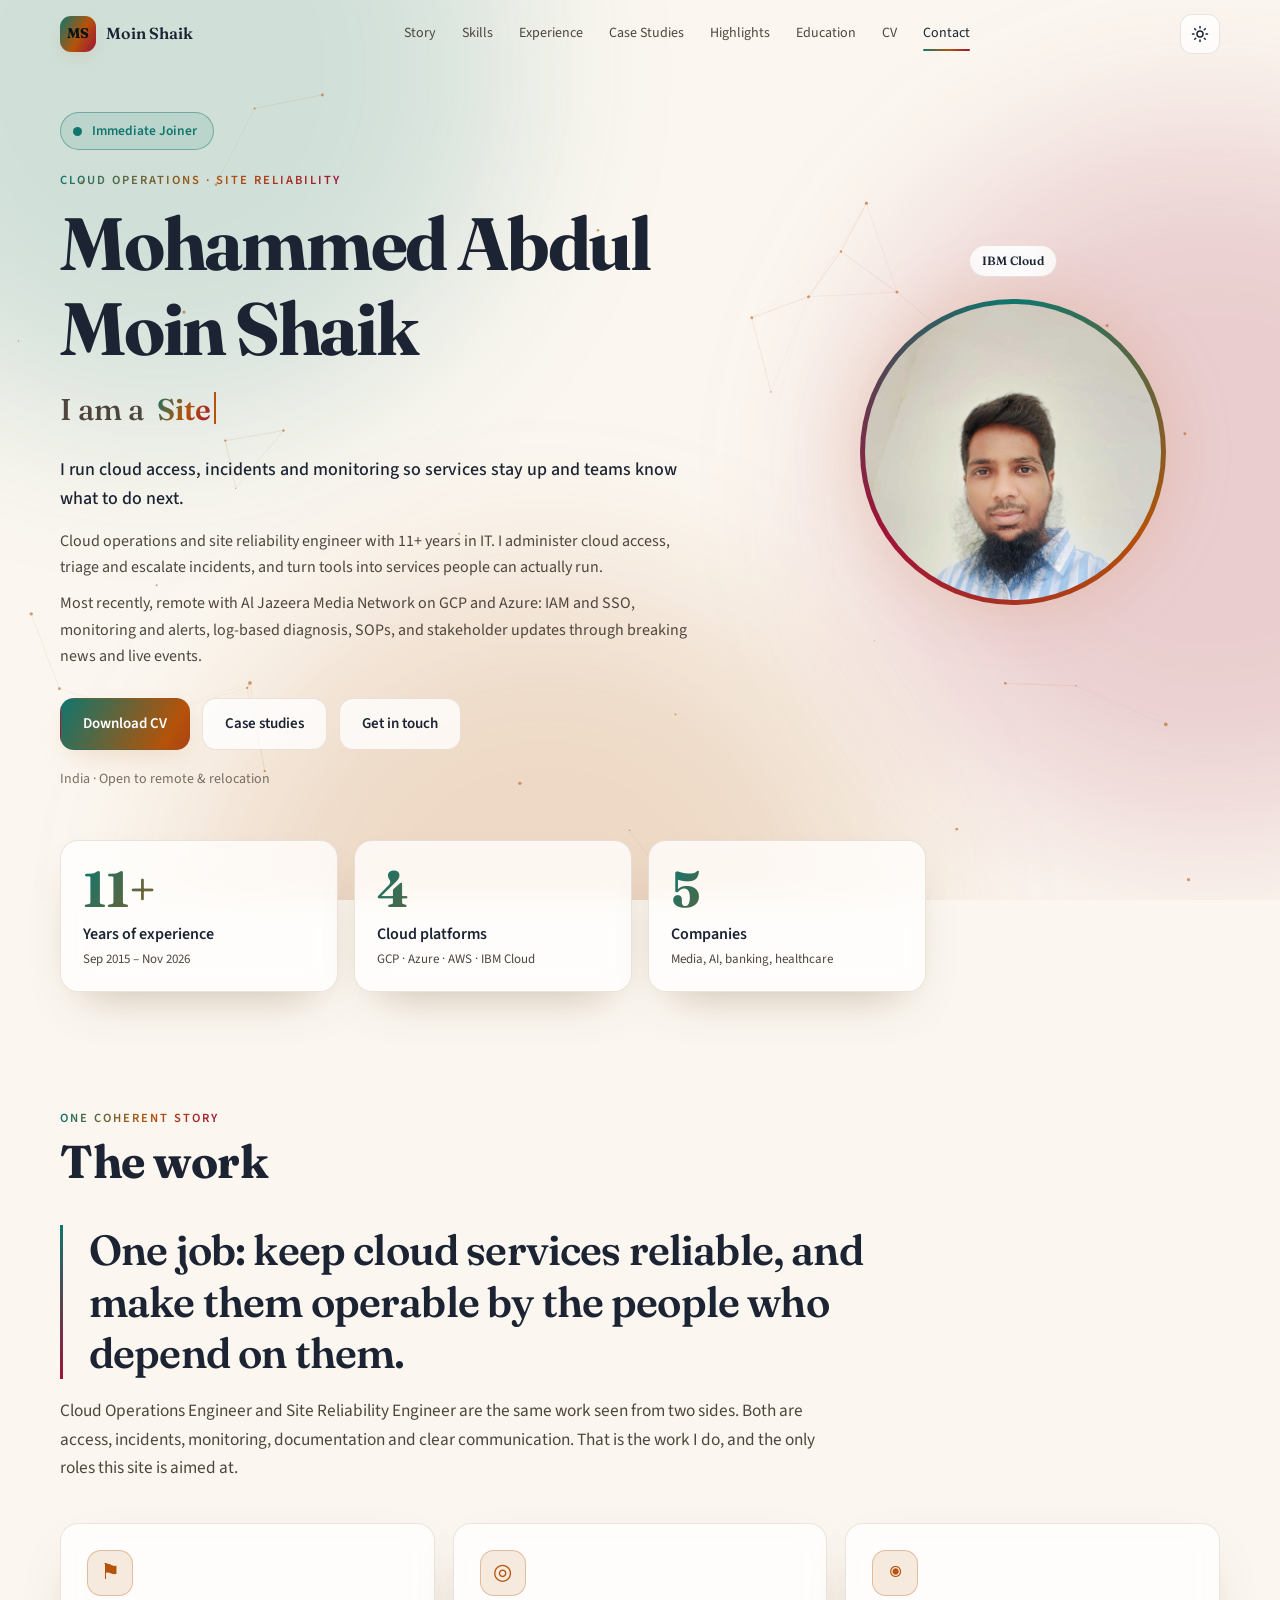
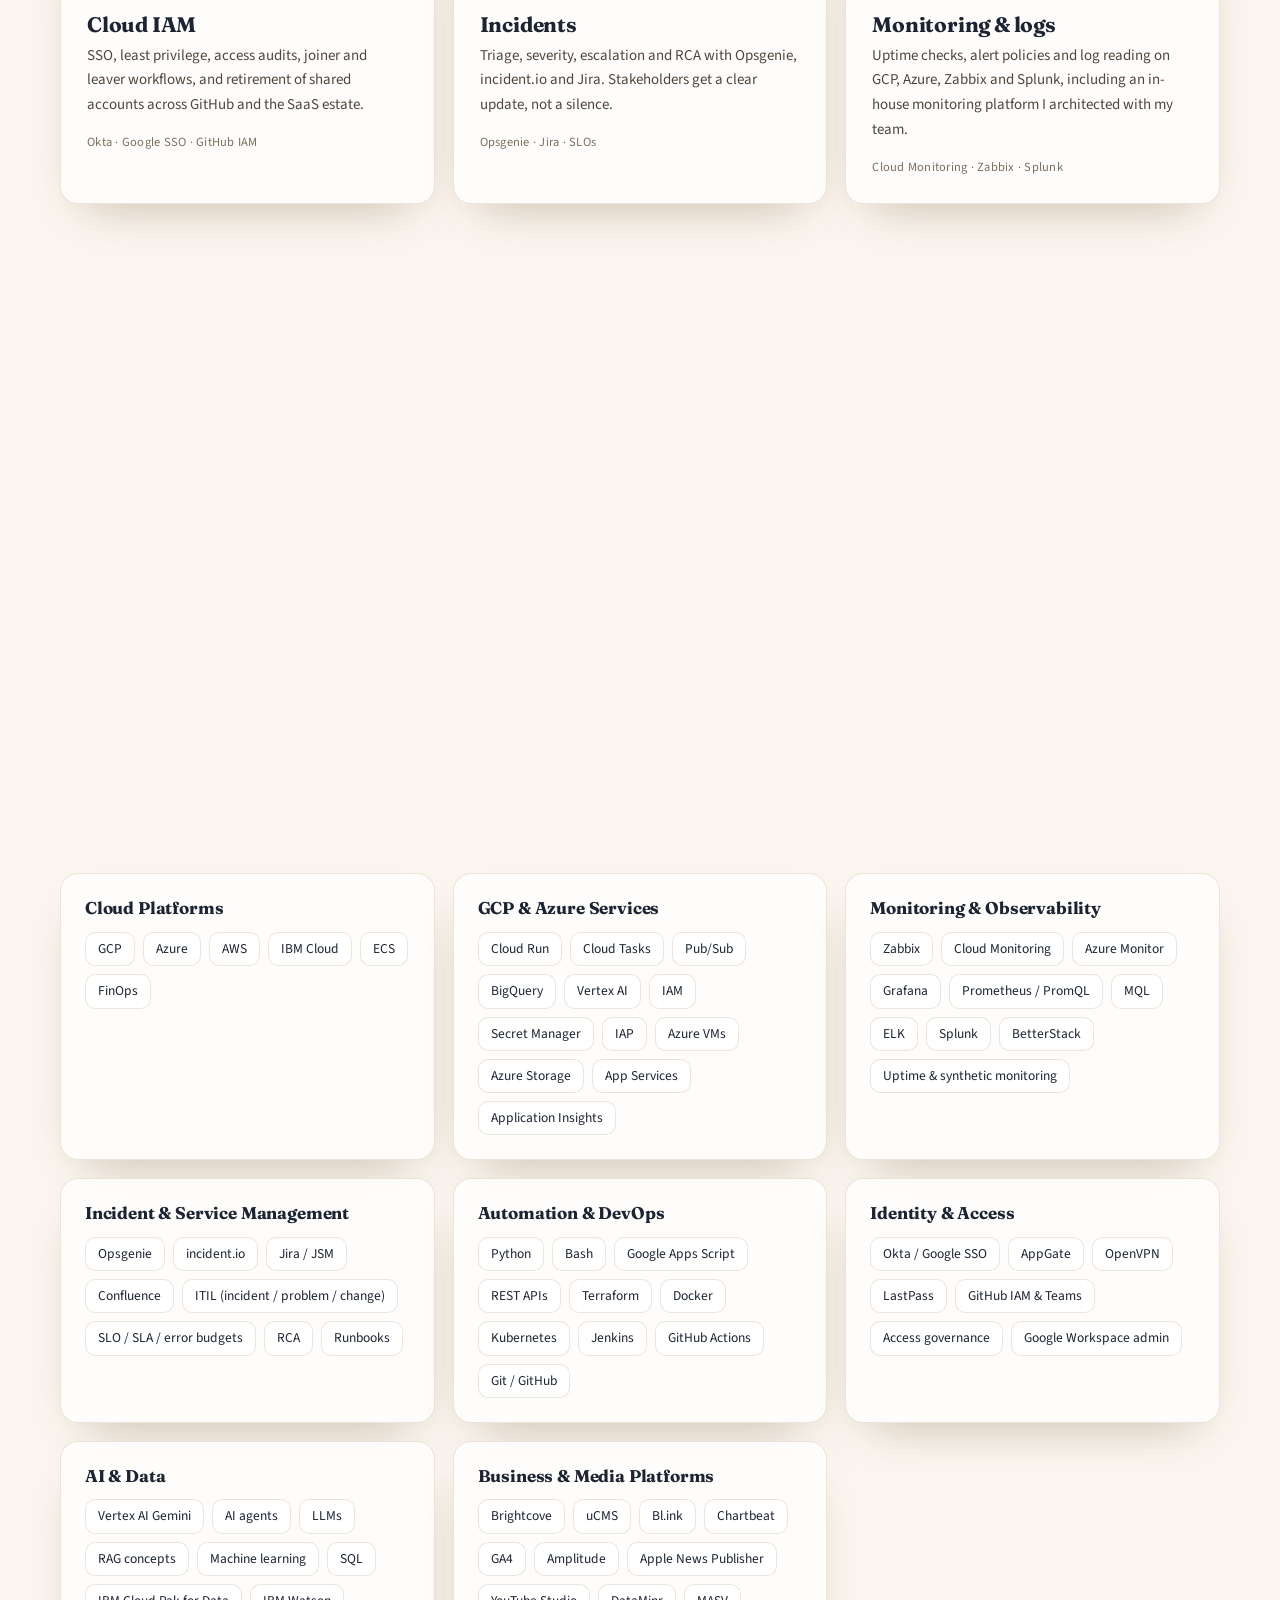
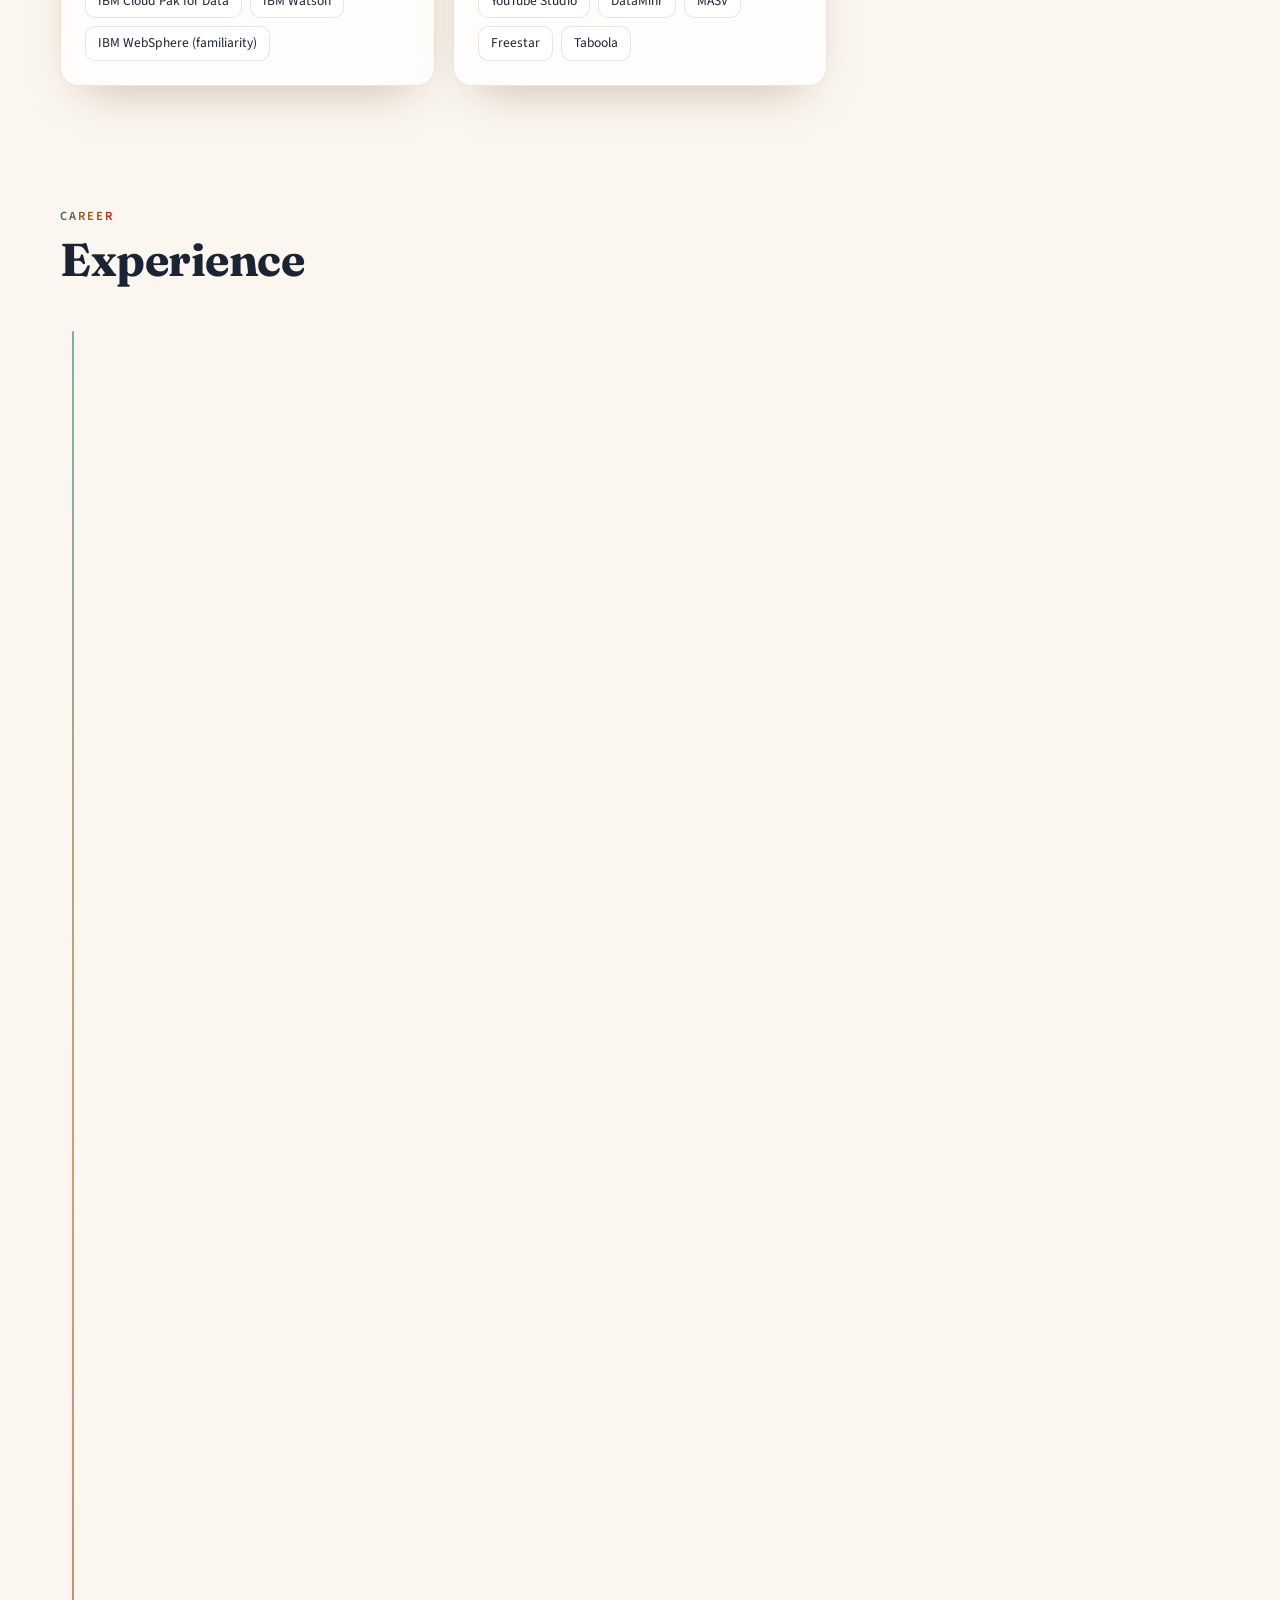
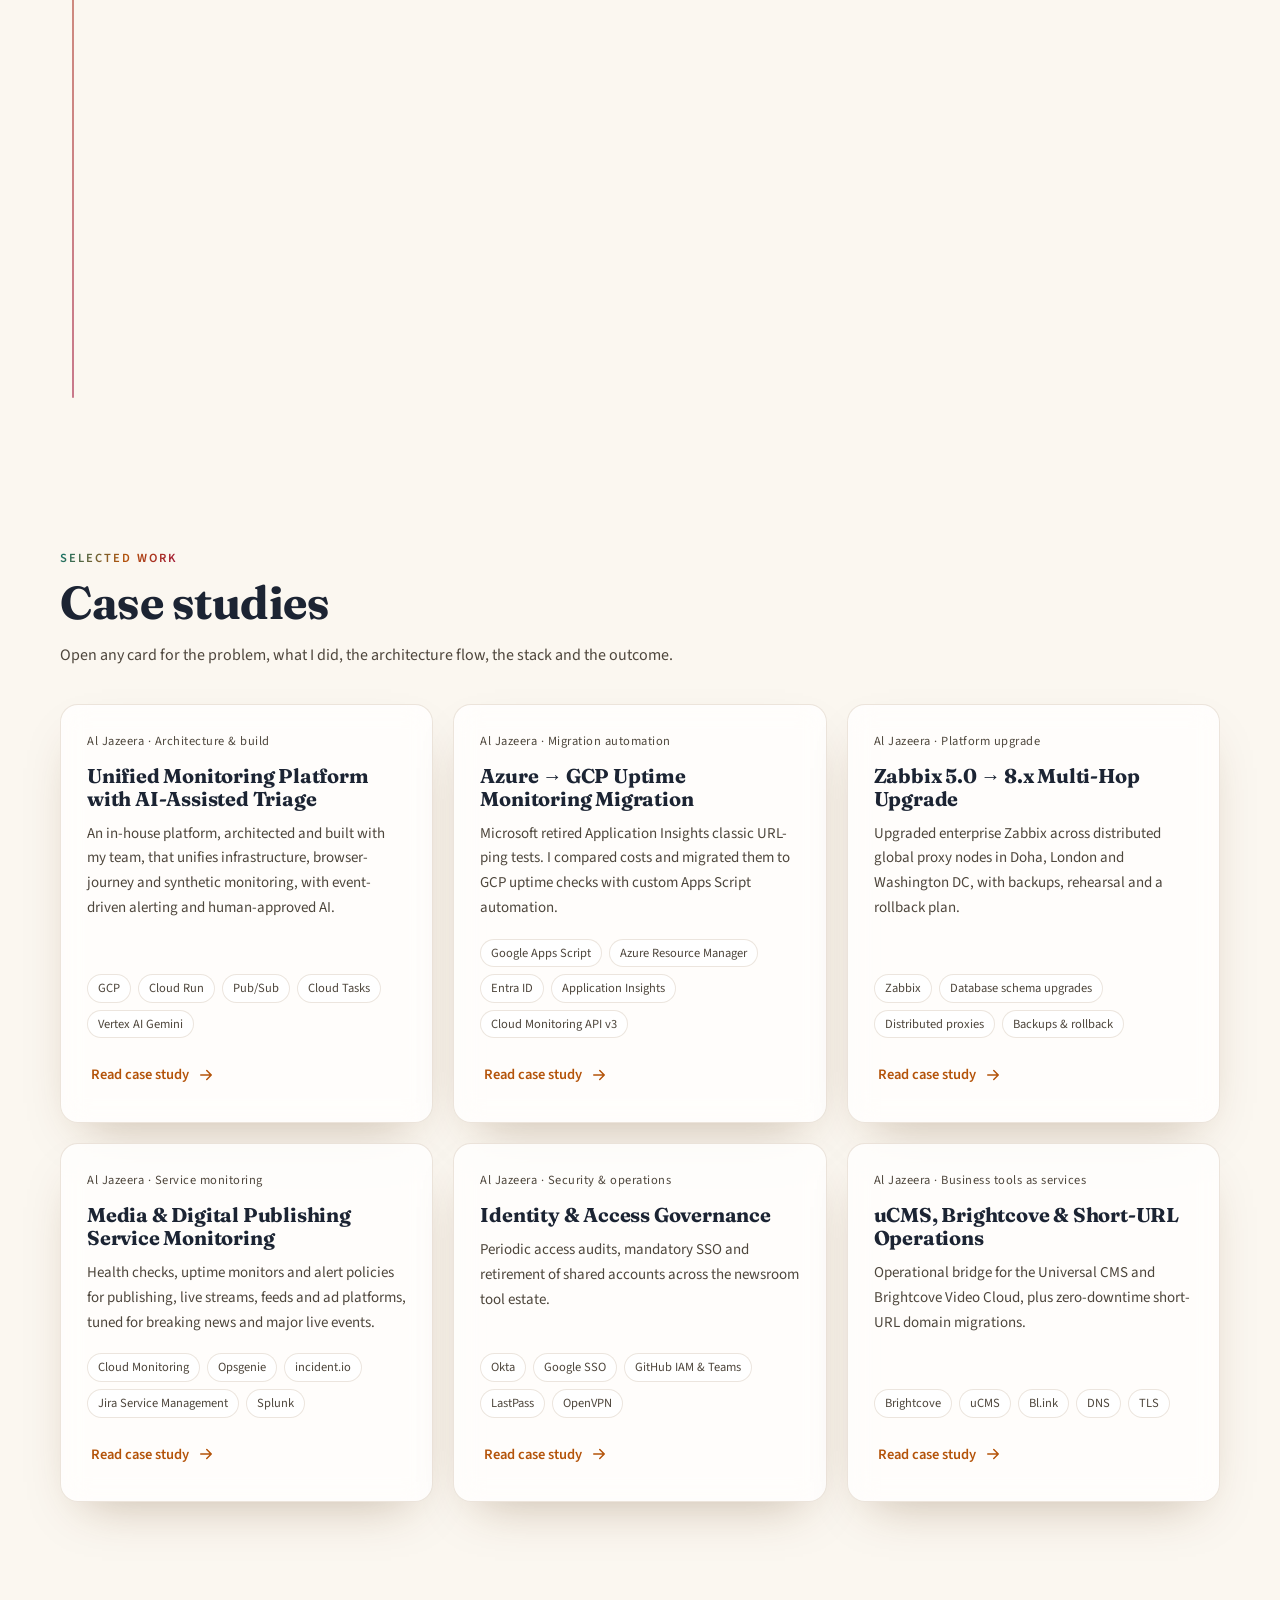
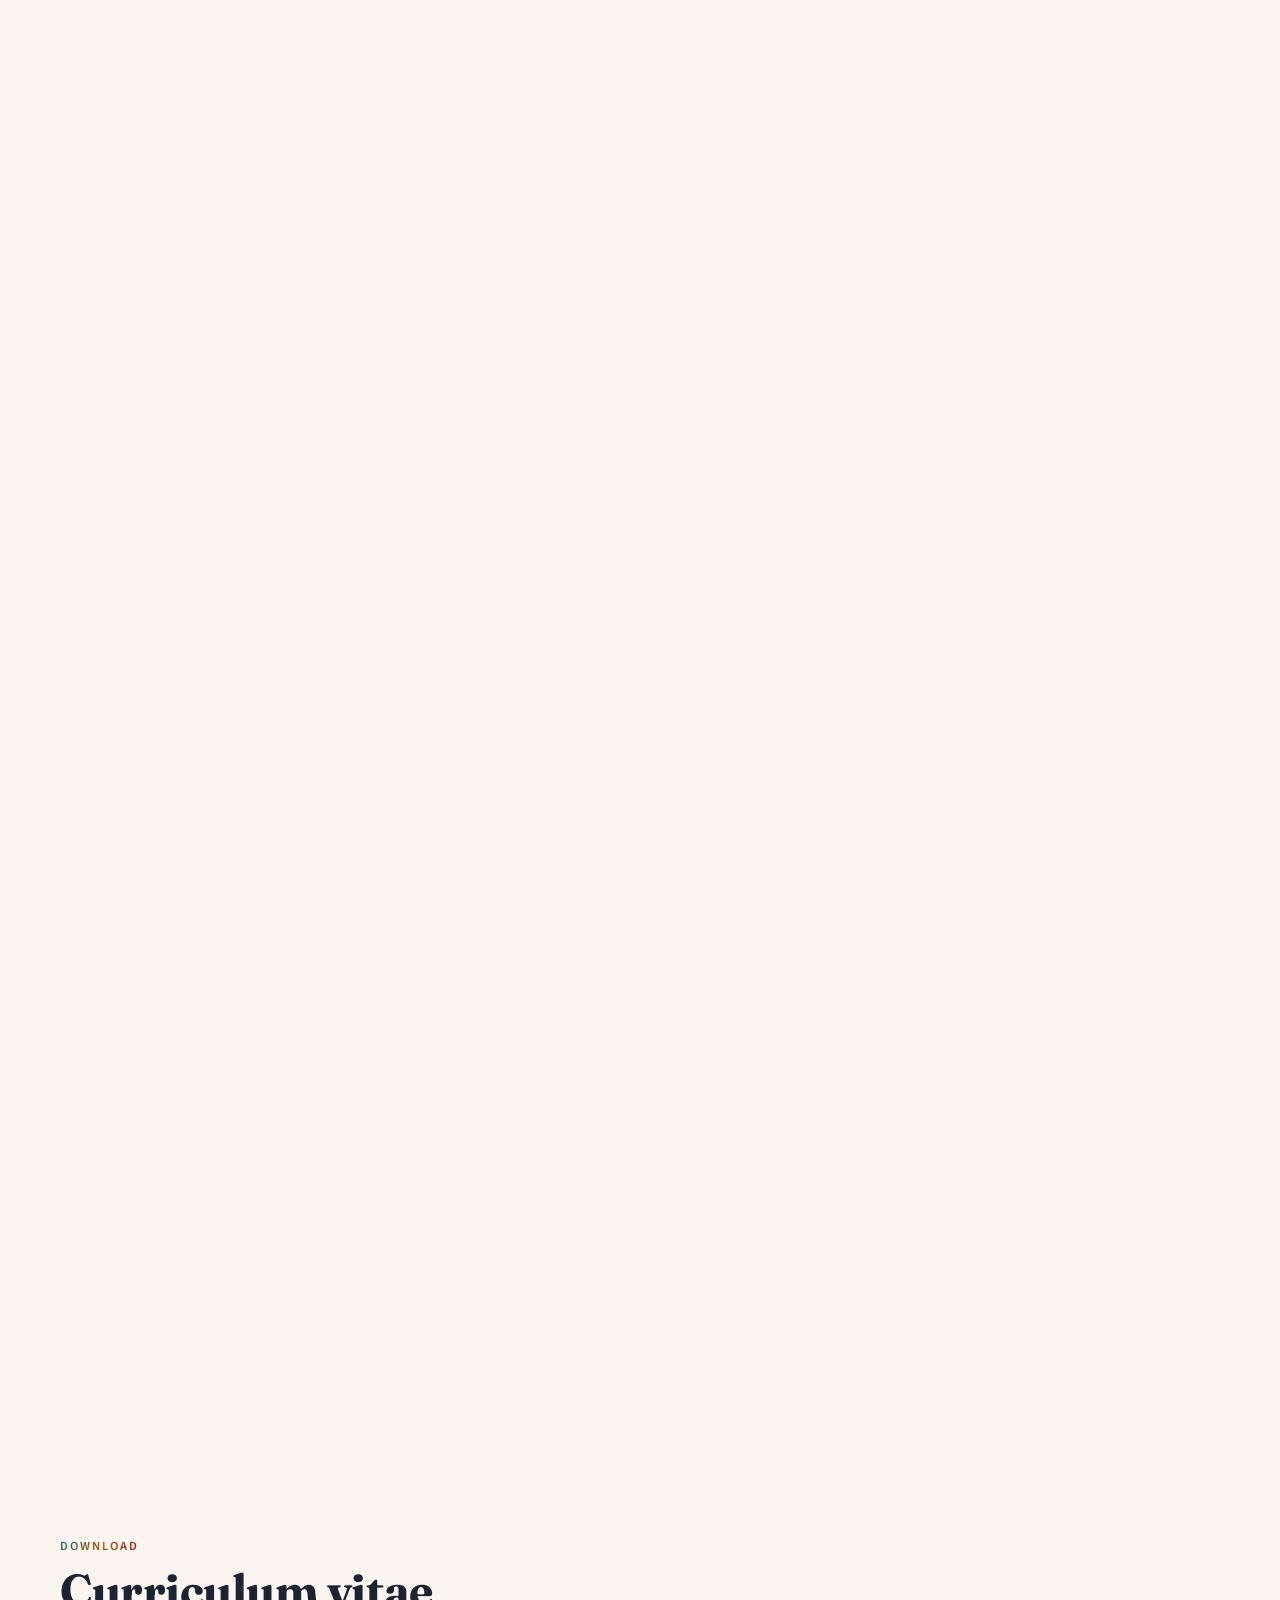
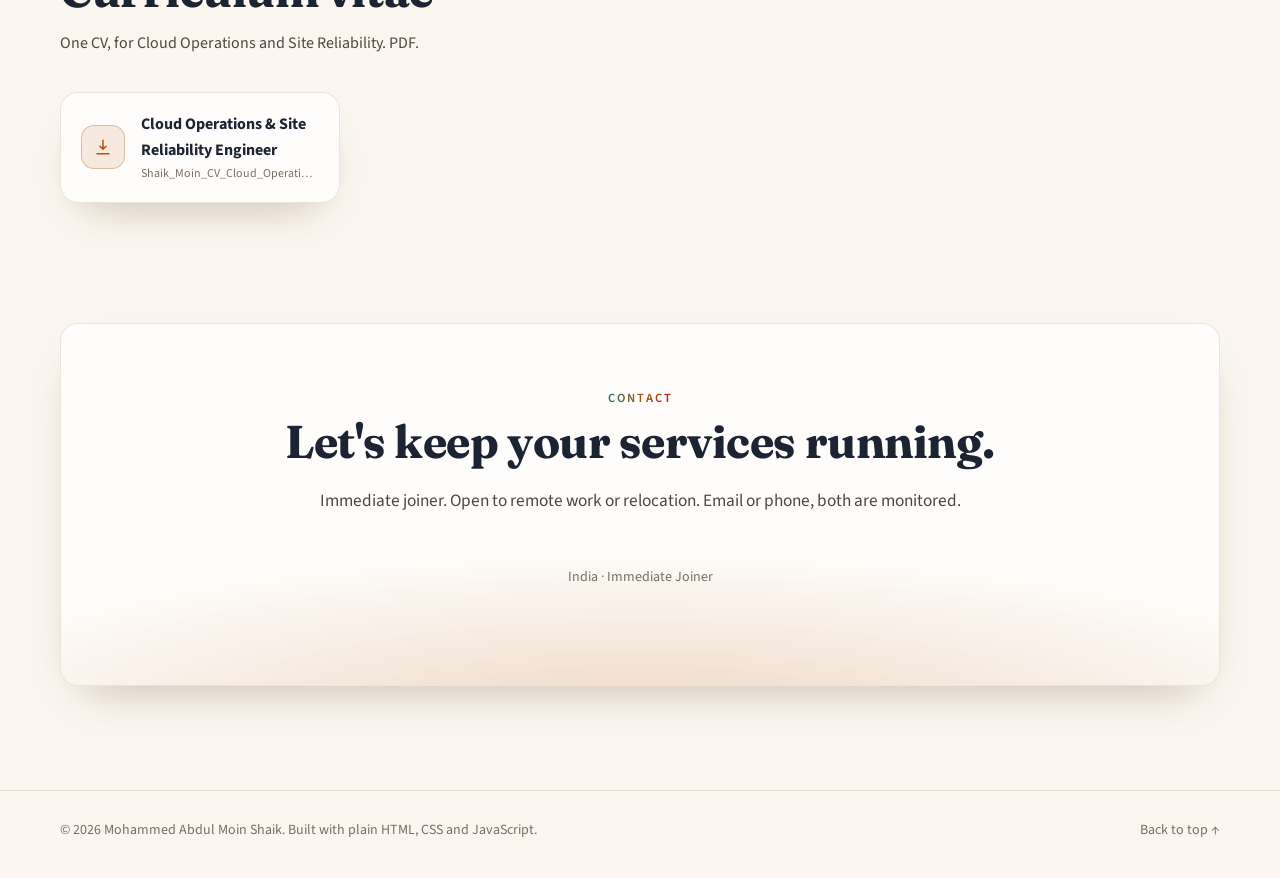
==== index.html @ 1c6d667e "Portfolio: private contact details via secrets, CV from private repo Co-authored-by: Cursor <cursora" ====
<!DOCTYPE html>
<html lang="en">
<head>
  <meta charset="utf-8">
  <meta name="viewport" content="width=device-width, initial-scale=1">
  <script>document.documentElement.className = 'js';</script>

  <title>Mohammed Abdul Moin Shaik (Moin) | Cloud, Reliability &amp; Operations Engineer</title>
  <meta name="description" content="Portfolio of Mohammed Abdul Moin Shaik (Moin): 11+ years in site reliability, cloud operations, DevOps and production support across GCP, Azure, AWS and IBM Cloud. Immediate joiner, open to remote and relocation.">
  <meta name="author" content="Mohammed Abdul Moin Shaik">
  <meta name="keywords" content="Site Reliability Engineer, Cloud Operations Engineer, Cloud Support Engineer, DevOps Engineer, Production Support Engineer, GCP, Azure, Zabbix, Opsgenie, incident management">
  <meta name="theme-color" content="#060b18">
  <meta name="color-scheme" content="dark light">
  <!-- After publishing, add: <link rel="canonical" href="https://YOUR-USERNAME.github.io/portfolio/"> and og:url / og:image (absolute URL to a 1200x630 PNG/JPG). -->

  <meta property="og:type" content="website">
  <meta property="og:title" content="Mohammed Abdul Moin Shaik (Moin) | Cloud, Reliability &amp; Operations Engineer">
  <meta property="og:description" content="11+ years keeping services running: SRE, cloud operations, DevOps and production support on GCP, Azure, AWS and IBM Cloud. Immediate joiner.">
  <meta property="og:site_name" content="Moin Shaik | Portfolio">
  <meta property="og:locale" content="en_US">
  <meta name="twitter:card" content="summary">
  <meta name="twitter:title" content="Mohammed Abdul Moin Shaik (Moin) | Cloud, Reliability &amp; Operations Engineer">
  <meta name="twitter:description" content="11+ years keeping services running: SRE, cloud operations, DevOps and production support. Immediate joiner.">

  <link rel="icon" type="image/svg+xml" href="data:image/svg+xml,%3Csvg xmlns='http://www.w3.org/2000/svg' viewBox='0 0 64 64'%3E%3Cdefs%3E%3ClinearGradient id='g' x1='0' y1='0' x2='1' y2='1'%3E%3Cstop offset='0' stop-color='%232dd4bf'/%3E%3Cstop offset='.55' stop-color='%2322d3ee'/%3E%3Cstop offset='1' stop-color='%238b5cf6'/%3E%3C/linearGradient%3E%3C/defs%3E%3Crect width='64' height='64' rx='16' fill='%23060b18'/%3E%3Crect x='2' y='2' width='60' height='60' rx='14' fill='none' stroke='url(%23g)' stroke-width='3'/%3E%3Ctext x='32' y='42' text-anchor='middle' font-family='Arial,Helvetica,sans-serif' font-weight='700' font-size='26' fill='url(%23g)'%3EMS%3C/text%3E%3C/svg%3E">

  <link rel="preconnect" href="https://fonts.googleapis.com">
  <link rel="preconnect" href="https://fonts.gstatic.com" crossorigin>
  <link href="https://fonts.googleapis.com/css2?family=Fraunces:opsz,wght@9..144,500;9..144,650&family=Source+Sans+3:wght@400;600;700&display=swap" rel="stylesheet">
  <link rel="stylesheet" href="css/styles.css">

  <script type="application/ld+json">
  {
    "@context": "https://schema.org",
    "@type": "Person",
    "name": "Mohammed Abdul Moin Shaik",
    "alternateName": "Moin Shaik",
    "jobTitle": "Cloud, Reliability & Operations Engineer",
    "address": { "@type": "PostalAddress", "addressCountry": "IN" },
    "alumniOf": { "@type": "CollegeOrUniversity", "name": "Nirmala College of Pharmacy" },
    "knowsAbout": ["Site reliability engineering", "Cloud operations", "GCP", "Azure", "AWS", "IBM Cloud", "Incident management", "Monitoring", "DevOps"]
  }
  </script>
</head>
<body>
  <a class="skip-link" href="#main">Skip to content</a>

  <!-- Animated background -->
  <div class="bg-mesh" aria-hidden="true"><span></span><span></span><span></span></div>
  <canvas id="bg-canvas" aria-hidden="true"></canvas>
  <div class="grain" aria-hidden="true"></div>
  <div class="progress" id="progress" aria-hidden="true"></div>

  <header class="site-header" id="top">
    <div class="wrap nav-wrap">
      <a class="logo" href="#hero" aria-label="Home"><span class="logo-mark" id="logo-mark">MS</span><span class="logo-text" id="logo-text">Moin Shaik</span></a>
      <nav id="site-nav" class="site-nav" aria-label="Primary">
        <ul id="nav-list"></ul>
      </nav>
      <div class="nav-actions">
        <button class="icon-btn" id="theme-toggle" type="button" aria-label="Switch to light theme" title="Toggle light / dark">
          <svg class="i-moon" viewBox="0 0 24 24" width="18" height="18" fill="none" stroke="currentColor" stroke-width="2" stroke-linecap="round" stroke-linejoin="round" aria-hidden="true"><path d="M21 12.8A9 9 0 1 1 11.2 3a7 7 0 0 0 9.8 9.8z"/></svg>
          <svg class="i-sun" viewBox="0 0 24 24" width="18" height="18" fill="none" stroke="currentColor" stroke-width="2" stroke-linecap="round" stroke-linejoin="round" aria-hidden="true"><circle cx="12" cy="12" r="4"/><path d="M12 2v2M12 20v2M4.9 4.9l1.4 1.4M17.7 17.7l1.4 1.4M2 12h2M20 12h2M4.9 19.1l1.4-1.4M17.7 6.3l1.4-1.4"/></svg>
        </button>
        <button class="icon-btn menu-btn" id="menu-btn" type="button" aria-label="Open menu" aria-expanded="false" aria-controls="site-nav">
          <span class="bars" aria-hidden="true"><i></i><i></i><i></i></span>
        </button>
      </div>
    </div>
  </header>

  <main id="main">
    <!-- HERO -->
    <section class="hero" id="hero" aria-labelledby="hero-name">
      <div class="wrap hero-grid">
        <div class="hero-copy">
          <p class="badge" id="hero-badge" hidden><span class="pulse" aria-hidden="true"></span><span id="hero-badge-text">Immediate Joiner</span></p>
          <p class="eyebrow" id="hero-hello">Hello, I'm Moin</p>
          <h1 id="hero-name">Mohammed Abdul Moin Shaik</h1>
          <p class="typed-line" aria-live="off">
            <span class="typed-prefix">I am a</span>
            <span class="typed" id="typed" aria-hidden="true"></span><span class="caret" aria-hidden="true"></span>
          </p>
          <p class="sr-only" id="typed-sr"></p>
          <p class="tagline" id="hero-tagline"></p>
          <div class="hero-summary" id="hero-summary"></div>
          <div class="cta-row">
            <a class="btn btn-primary" href="#cv">Download CV</a>
            <a class="btn btn-ghost" href="#projects">Case studies</a>
            <a class="btn btn-ghost" href="#contact">Get in touch</a>
          </div>
          <p class="open-to" id="hero-open"></p>
        </div>
        <div class="hero-visual">
          <div class="avatar-ring">
            <div class="avatar">
              <img id="avatar-img" src="assets/profile.jpg" alt="Portrait of Mohammed Abdul Moin Shaik" width="400" height="400" decoding="async" onerror="this.onerror=null;this.src='assets/profile-placeholder.svg'">
            </div>
          </div>
          <div class="orbit o1" aria-hidden="true"><span>GCP</span></div>
          <div class="orbit o2" aria-hidden="true"><span>Azure</span></div>
          <div class="orbit o3" aria-hidden="true"><span>AWS</span></div>
          <div class="orbit o4" aria-hidden="true"><span>IBM Cloud</span></div>
        </div>
      </div>
      <div class="wrap">
        <ul class="stats" id="stats" aria-label="Key figures"></ul>
      </div>
    </section>

    <!-- STORY -->
    <section class="section" id="connect" aria-labelledby="connect-h">
      <div class="wrap">
        <header class="section-head reveal">
          <p class="eyebrow">One coherent story</p>
          <h2 id="connect-h">The work</h2>
        </header>
        <blockquote class="statement reveal" id="connect-statement"></blockquote>
        <p class="lead reveal" id="connect-intro"></p>
        <div class="pillars" id="pillars"></div>
      </div>
    </section>

    <!-- ROLE SWITCHER -->
    <section class="section" id="roles" aria-labelledby="roles-h">
      <div class="wrap">
        <header class="section-head reveal">
          <p class="eyebrow">Tailored view</p>
          <h2 id="roles-h">View my profile as…</h2>
          <p class="section-sub">Choose a role. The pitch, highlighted skills, relevant case studies and the matching CV all adjust.</p>
        </header>
        <div class="role-tabs reveal" id="role-tabs" role="tablist" aria-label="Choose a role"></div>
        <div class="role-panel glass reveal" id="role-panel" role="tabpanel" aria-live="polite"></div>
      </div>
    </section>

    <!-- SKILLS -->
    <section class="section" id="skills" aria-labelledby="skills-h">
      <div class="wrap">
        <header class="section-head reveal">
          <p class="eyebrow">Toolbox</p>
          <h2 id="skills-h">Skills &amp; tools</h2>
          <p class="section-sub" id="skills-sub">Filter by area. Pick a role above to see what matters most for it.</p>
        </header>
        <div class="chips reveal" id="skill-filters" role="group" aria-label="Filter skills"></div>
        <div class="skills-grid" id="skills-grid"></div>
      </div>
    </section>

    <!-- EXPERIENCE -->
    <section class="section" id="experience" aria-labelledby="exp-h">
      <div class="wrap">
        <header class="section-head reveal">
          <p class="eyebrow">Career</p>
          <h2 id="exp-h">Experience</h2>
        </header>
        <ol class="timeline" id="timeline"></ol>
      </div>
    </section>

    <!-- PROJECTS -->
    <section class="section" id="projects" aria-labelledby="proj-h">
      <div class="wrap">
        <header class="section-head reveal">
          <p class="eyebrow">Selected work</p>
          <h2 id="proj-h">Case studies</h2>
          <p class="section-sub">Open any card for the problem, what I did, the architecture flow, the stack and the outcome.</p>
        </header>
        <div class="projects-grid" id="projects-grid"></div>
      </div>
    </section>

    <!-- ACHIEVEMENTS -->
    <section class="section" id="achievements" aria-labelledby="ach-h">
      <div class="wrap">
        <header class="section-head reveal">
          <p class="eyebrow">Proof points</p>
          <h2 id="ach-h">Highlights</h2>
        </header>
        <div class="ach-grid" id="ach-grid"></div>
      </div>
    </section>

    <!-- EDUCATION -->
    <section class="section" id="education" aria-labelledby="edu-h">
      <div class="wrap">
        <header class="section-head reveal">
          <p class="eyebrow">Foundation</p>
          <h2 id="edu-h">Education</h2>
        </header>
        <div class="edu-list" id="edu-list"></div>
      </div>
    </section>

    <!-- CV -->
    <section class="section" id="cv" aria-labelledby="cv-h">
      <div class="wrap">
        <header class="section-head reveal">
          <p class="eyebrow">Download</p>
          <h2 id="cv-h">Curriculum vitae</h2>
          <p class="section-sub">One CV, for Cloud Operations and Site Reliability. PDF.</p>
        </header>
        <div class="cv-grid" id="cv-grid"></div>
      </div>
    </section>

    <!-- CONTACT -->
    <section class="section" id="contact" aria-labelledby="contact-h">
      <div class="wrap">
        <div class="contact glass reveal">
          <p class="eyebrow">Contact</p>
          <h2 id="contact-h">Let's keep your services running.</h2>
          <p class="lead" id="contact-text"></p>
          <div class="cta-row" id="contact-actions"></div>
          <p class="contact-meta" id="contact-meta"></p>
          <p class="toast" id="toast" role="status" aria-live="polite"></p>
        </div>
      </div>
    </section>
  </main>

  <footer class="site-footer">
    <div class="wrap foot-wrap">
      <p id="footer-text">&copy; <span id="year"></span> Mohammed Abdul Moin Shaik</p>
      <a href="#top" class="to-top">Back to top ↑</a>
    </div>
  </footer>

  <!-- Case-study modal -->
  <dialog id="modal" class="modal" aria-labelledby="modal-title">
    <div class="modal-card" id="modal-card"></div>
  </dialog>

  <noscript>
    <div class="noscript">
      <p>This portfolio needs JavaScript to display its content. </p>
    </div>
  </noscript>

  <script src="js/private.local.js"></script><!-- optional, local preview only (gitignored) -->
  <script src="js/data.js"></script>
  <script src="js/main.js"></script>
</body>
</html>
---- css/styles.css ----
/* =============================================================================
   styles.css
   -----------------------------------------------------------------------------
   CHANGE COLOURS HERE: the variables in :root (dark) and [data-theme="light"].
   CHANGE FONTS HERE:   --font-body / --font-display (and the Google Fonts <link>
                        in index.html — keep the two in sync).
   ========================================================================== */
:root {
  /* Surfaces */
  --bg: #060b18;              /* page background (deep navy) */
  --bg-2: #0a1226;            /* slightly lighter band */
  --card: rgba(255, 255, 255, 0.045);
  --card-hover: rgba(255, 255, 255, 0.075);
  --border: rgba(255, 255, 255, 0.10);
  --border-strong: rgba(255, 255, 255, 0.2);

  /* Text */
  --text: #e8eefc;
  --muted: #9aa8c7;
  --faint: #6c7a9b;

  /* Accent gradient: teal → cyan → violet */
  --accent-1: #2dd4bf;
  --accent-2: #22d3ee;
  --accent-3: #8b5cf6;
  --gradient: linear-gradient(120deg, var(--accent-1), var(--accent-2) 45%, var(--accent-3));
  --glow: rgba(34, 211, 238, 0.25);
  --particle-rgb: 45, 212, 191;

  /* Type */
  --font-body: 'Source Sans 3', 'Segoe UI', system-ui, Arial, sans-serif;
  --font-display: 'Fraunces', Georgia, 'Times New Roman', serif;

  /* Shape & layout */
  --radius: 18px;
  --radius-sm: 12px;
  --maxw: 1160px;
  --header-h: 68px;
  --shadow: 0 20px 50px -20px rgba(0, 0, 0, 0.6);
  --ease: cubic-bezier(0.22, 0.8, 0.25, 1);
  color-scheme: dark;
}

[data-theme="light"] {
  --bg: #fbf7f0;
  --bg-2: #f3ebe0;
  --card: rgba(255, 255, 255, 0.78);
  --card-hover: #ffffff;
  --border: rgba(120, 72, 24, 0.14);
  --border-strong: rgba(120, 72, 24, 0.28);
  --text: #1c2433;
  --muted: #4e463c;
  --faint: #7a6e60;
  --accent-1: #0f766e;
  --accent-2: #b45309;
  --accent-3: #9f1239;
  --gradient: linear-gradient(120deg, #0f766e, #b45309 55%, #9f1239);
  --glow: rgba(180, 83, 9, 0.22);
  --particle-rgb: 180, 83, 9;
  --shadow: 0 22px 50px -24px rgba(90, 50, 10, 0.35);
  color-scheme: light;
}

/* ---------- reset / base ---------- */
*, *::before, *::after { box-sizing: border-box; }
html { scroll-behavior: smooth; scroll-padding-top: calc(var(--header-h) + 12px); -webkit-text-size-adjust: 100%; }
body {
  margin: 0; background: var(--bg); color: var(--text);
  font-family: var(--font-body); font-size: 16px; line-height: 1.65;
  -webkit-font-smoothing: antialiased; overflow-x: hidden;
}
img, svg { max-width: 100%; display: block; }
a { color: inherit; text-decoration: none; }
ul, ol { margin: 0; padding: 0; list-style: none; }
h1, h2, h3, h4, p, blockquote { margin: 0; }
h1, h2, h3, h4 { font-family: var(--font-display); line-height: 1.15; letter-spacing: -0.01em; }
button { font: inherit; color: inherit; cursor: pointer; }
[hidden] { display: none !important; }
:focus-visible { outline: 2px solid var(--accent-2); outline-offset: 3px; border-radius: 6px; }
::selection { background: rgba(34, 211, 238, 0.3); }
html.modal-open, html.nav-open { overflow: hidden; }

.wrap { width: min(100% - 40px, var(--maxw)); margin-inline: auto; }
.sr-only { position: absolute; width: 1px; height: 1px; overflow: hidden; clip: rect(0 0 0 0); white-space: nowrap; }
.skip-link { position: fixed; left: 12px; top: -60px; z-index: 200; background: var(--accent-2); color: #021016; padding: 10px 16px; border-radius: 10px; font-weight: 600; transition: top .2s; }
.skip-link:focus { top: 12px; }
.muted { color: var(--muted); }
.small { font-size: 0.875rem; }
.noscript { padding: 16px 20px; background: #3b1d1d; color: #fff; text-align: center; position: relative; z-index: 300; }

/* ---------- animated background ---------- */
.bg-mesh { position: fixed; inset: 0; z-index: -3; overflow: hidden; background: var(--bg); }
.bg-mesh span { position: absolute; width: 55vmax; height: 55vmax; border-radius: 50%; filter: blur(90px); opacity: 0.32; will-change: transform; }
.bg-mesh span:nth-child(1) { background: var(--accent-1); top: -22vmax; left: -15vmax; animation: drift1 26s ease-in-out infinite alternate; }
.bg-mesh span:nth-child(2) { background: var(--accent-3); top: 10vmax; right: -22vmax; animation: drift2 32s ease-in-out infinite alternate; }
.bg-mesh span:nth-child(3) { background: var(--accent-2); bottom: -30vmax; left: 15vmax; opacity: .2; animation: drift3 36s ease-in-out infinite alternate; }
[data-theme="light"] .bg-mesh span { opacity: 0.18; }
@keyframes drift1 { to { transform: translate(14vmax, 10vmax) scale(1.1); } }
@keyframes drift2 { to { transform: translate(-12vmax, 14vmax) scale(0.92); } }
@keyframes drift3 { to { transform: translate(10vmax, -12vmax) scale(1.12); } }
#bg-canvas { position: fixed; inset: 0; z-index: -2; pointer-events: none; }
.grain { position: fixed; inset: 0; z-index: -1; pointer-events: none; opacity: .5;
  background-image: radial-gradient(rgba(255,255,255,.035) 1px, transparent 1px); background-size: 3px 3px; }
[data-theme="light"] .grain { opacity: .25; }
.progress { position: fixed; top: 0; left: 0; right: 0; height: 3px; z-index: 120; background: var(--gradient); transform: scaleX(0); transform-origin: 0 50%; }

/* ---------- header / nav ---------- */
.site-header { position: sticky; top: 0; z-index: 100; height: var(--header-h); display: flex; align-items: center; transition: background .3s, border-color .3s, backdrop-filter .3s; border-bottom: 1px solid transparent; }
.site-header.scrolled { background: color-mix(in srgb, var(--bg) 72%, transparent); backdrop-filter: blur(16px) saturate(140%); -webkit-backdrop-filter: blur(16px) saturate(140%); border-bottom-color: var(--border); }
.nav-wrap { display: flex; align-items: center; justify-content: space-between; gap: 16px; }
.logo { display: inline-flex; align-items: center; gap: 10px; font-family: var(--font-display); font-weight: 600; }
.logo-mark { display: grid; place-items: center; width: 36px; height: 36px; border-radius: 11px; font-size: 14px; font-weight: 700; color: #04121a; background: var(--gradient); box-shadow: 0 6px 20px -6px var(--glow); }
.site-nav ul { display: flex; gap: 2px; }
.site-nav a { position: relative; display: block; padding: 8px 12px; font-size: 14px; color: var(--muted); border-radius: 10px; transition: color .2s, background .2s; }
.site-nav a:hover { color: var(--text); background: var(--card); }
.site-nav a.active { color: var(--text); }
.site-nav a.active::after { content: ''; position: absolute; left: 12px; right: 12px; bottom: 2px; height: 2px; border-radius: 2px; background: var(--gradient); }
.nav-actions { display: flex; align-items: center; gap: 8px; }
.icon-btn { display: grid; place-items: center; width: 40px; height: 40px; border-radius: 12px; border: 1px solid var(--border); background: var(--card); color: var(--text); transition: transform .2s var(--ease), border-color .2s, background .2s; }
.icon-btn:hover { border-color: var(--accent-2); transform: translateY(-1px); }
.i-sun { display: none; } [data-theme="light"] .i-sun { display: block; } [data-theme="light"] .i-moon { display: none; }
.menu-btn { display: none; }
.bars { position: relative; width: 18px; height: 14px; }
.bars i { position: absolute; left: 0; right: 0; height: 2px; border-radius: 2px; background: currentColor; transition: transform .3s var(--ease), opacity .2s, top .3s var(--ease); }
.bars i:nth-child(1) { top: 0; } .bars i:nth-child(2) { top: 6px; } .bars i:nth-child(3) { top: 12px; }
.menu-btn[aria-expanded="true"] .bars i:nth-child(1) { top: 6px; transform: rotate(45deg); }
.menu-btn[aria-expanded="true"] .bars i:nth-child(2) { opacity: 0; }
.menu-btn[aria-expanded="true"] .bars i:nth-child(3) { top: 6px; transform: rotate(-45deg); }

/* ---------- shared components ---------- */
.glass {
  position: relative; background: var(--card); border: 1px solid var(--border); border-radius: var(--radius);
  backdrop-filter: blur(14px) saturate(130%); -webkit-backdrop-filter: blur(14px) saturate(130%);
  box-shadow: var(--shadow); transition: transform .35s var(--ease), border-color .3s, background .3s, box-shadow .3s, opacity .3s;
}
.spot::before { /* cursor spotlight */
  content: ''; position: absolute; inset: 0; border-radius: inherit; pointer-events: none; opacity: 0; transition: opacity .3s;
  background: radial-gradient(260px circle at var(--mx, 50%) var(--my, 50%), var(--glow), transparent 70%);
}
.spot:hover::before { opacity: 1; }
.spot:hover { border-color: var(--border-strong); }

.eyebrow { font-size: 12.5px; letter-spacing: .16em; text-transform: uppercase; font-weight: 600; background: var(--gradient); -webkit-background-clip: text; background-clip: text; color: transparent; width: fit-content; }
.section { padding: 96px 0 24px; }
.section-head { margin-bottom: 36px; max-width: 760px; }
.section-head h2, .contact h2 { font-size: clamp(30px, 4.4vw, 46px); margin-top: 8px; }
.section-sub { margin-top: 12px; color: var(--muted); }
.lead { color: var(--muted); font-size: 1.08rem; max-width: 760px; margin-top: 18px; }

.btn { display: inline-flex; align-items: center; gap: 9px; padding: 13px 22px; border-radius: 14px; font-weight: 600; font-size: 15px; border: 1px solid transparent; transition: transform .25s var(--ease), box-shadow .25s, background .25s, border-color .25s; position: relative; overflow: hidden; }
.btn-primary { color: #03141b; background: var(--gradient); background-size: 160% 100%; box-shadow: 0 10px 30px -10px var(--glow); }
[data-theme="light"] .btn-primary { color: #fff; }
.btn-primary:hover { transform: translateY(-2px); background-position: 100% 0; box-shadow: 0 16px 36px -10px var(--glow); }
.btn-ghost { color: var(--text); background: var(--card); border-color: var(--border); }
.btn-ghost:hover { transform: translateY(-2px); border-color: var(--accent-2); background: var(--card-hover); }
.btn-sm { padding: 10px 16px; font-size: 14px; margin-top: 18px; }
.btn:active { transform: translateY(0); }

.tags { display: flex; flex-wrap: wrap; gap: 7px; }
.tags li { font-size: 12.5px; padding: 3px 10px; border-radius: 999px; color: var(--muted); border: 1px solid var(--border); background: var(--card); }
.ticks li { position: relative; padding-left: 22px; margin: 7px 0; color: var(--muted); }
.ticks li::before { content: ''; position: absolute; left: 2px; top: .62em; width: 8px; height: 8px; border-radius: 50%; background: var(--gradient); }

.reveal { transition: opacity .8s var(--ease) var(--d, 0ms), transform .8s var(--ease) var(--d, 0ms); }
.js .reveal:not(.in) { opacity: 0; transform: translateY(26px); }

/* ---------- hero ---------- */
.hero { padding: 44px 0 20px; min-height: calc(100svh - var(--header-h)); display: flex; flex-direction: column; justify-content: center; gap: 48px; }
.hero-grid { display: grid; grid-template-columns: 1.25fr 0.75fr; gap: 56px; align-items: center; }
.badge { display: inline-flex; align-items: center; gap: 10px; padding: 7px 16px 7px 12px; border-radius: 999px; font-size: 13.5px; font-weight: 600; color: var(--accent-1); border: 1px solid color-mix(in srgb, var(--accent-1) 45%, transparent); background: color-mix(in srgb, var(--accent-1) 10%, transparent); margin-bottom: 20px; }
.pulse { width: 9px; height: 9px; border-radius: 50%; background: var(--accent-1); box-shadow: 0 0 0 0 var(--accent-1); animation: pulse 2s infinite; }
@keyframes pulse { 70% { box-shadow: 0 0 0 10px transparent; } 100% { box-shadow: 0 0 0 0 transparent; } }
.hero h1 { font-size: clamp(38px, 6.2vw, 74px); margin: 10px 0 14px; letter-spacing: -0.03em; }
.typed-line { font-family: var(--font-display); font-size: clamp(20px, 2.8vw, 30px); font-weight: 500; min-height: 1.5em; }
.typed-prefix { color: var(--muted); margin-right: .35ch; }
.typed { background: var(--gradient); -webkit-background-clip: text; background-clip: text; color: transparent; font-weight: 600; }
.caret { display: inline-block; width: 2px; height: 1.05em; margin-left: 3px; vertical-align: -0.12em; background: var(--accent-2); animation: blink 1s steps(1) infinite; }
@keyframes blink { 50% { opacity: 0; } }
.tagline { margin-top: 20px; font-size: 1.12rem; color: var(--text); max-width: 640px; font-weight: 500; }
.hero-summary { margin-top: 14px; color: var(--muted); max-width: 640px; display: grid; gap: 10px; }
.cta-row { display: flex; flex-wrap: wrap; gap: 12px; margin-top: 28px; }
.open-to { margin-top: 18px; color: var(--faint); font-size: 14px; }

.hero-visual { position: relative; display: grid; place-items: center; aspect-ratio: 1; max-width: 420px; width: 100%; margin-inline: auto; }
.avatar-ring { position: relative; width: 74%; aspect-ratio: 1; border-radius: 50%; padding: 5px; background: conic-gradient(from 0deg, var(--accent-1), var(--accent-2), var(--accent-3), var(--accent-1)); animation: spin 14s linear infinite; box-shadow: 0 0 80px -10px var(--glow); }
.avatar { width: 100%; height: 100%; border-radius: 50%; overflow: hidden; background: var(--bg-2); animation: spin 14s linear infinite reverse; }
.avatar img { width: 100%; height: 100%; object-fit: cover; }
@keyframes spin { from { transform: rotate(0deg); } to { transform: rotate(360deg); } }
.orbit { position: absolute; inset: 0; animation: spin 26s linear infinite; pointer-events: none; }
.orbit span { position: absolute; top: 0; left: 0; right: 0; margin-inline: auto; width: max-content; padding: 5px 12px; border-radius: 999px; font-size: 12px; font-weight: 600; font-family: var(--font-display); background: var(--card); border: 1px solid var(--border); backdrop-filter: blur(10px); animation: spin 26s linear infinite reverse; }
.orbit.o2 { animation-delay: -6.5s; } .orbit.o2 span { animation-delay: -6.5s; }
.orbit.o3 { animation-delay: -13s; } .orbit.o3 span { animation-delay: -13s; }
.orbit.o4 { animation-delay: -19.5s; } .orbit.o4 span { animation-delay: -19.5s; }
/* counter-rotation keeps labels upright */
.orbit span { white-space: nowrap; }

.stats { display: grid; grid-template-columns: repeat(4, 1fr); gap: 16px; }
.stat { padding: 22px 22px 20px; display: grid; gap: 2px; }
.stat:hover { transform: translateY(-4px); }
.stat-num { font-family: var(--font-display); font-size: clamp(34px, 4.4vw, 50px); font-weight: 700; line-height: 1.05; background: var(--gradient); -webkit-background-clip: text; background-clip: text; color: transparent; font-variant-numeric: tabular-nums; }
.stat-label { font-weight: 600; margin-top: 4px; }
.stat-sub { font-size: 13px; color: var(--muted); }

/* ---------- story ---------- */
.statement { font-family: var(--font-display); font-size: clamp(24px, 3.6vw, 42px); font-weight: 600; line-height: 1.22; letter-spacing: -0.02em; max-width: 900px; padding-left: 26px; border-left: 3px solid transparent; border-image: linear-gradient(var(--accent-1), var(--accent-3)) 1; }
.pillars { display: grid; grid-template-columns: repeat(3, 1fr); gap: 18px; margin-top: 40px; counter-reset: p; }
.pillar { padding: 26px; counter-increment: p; }
.pillar:hover { transform: translateY(-6px); }
.pillar-icon { display: grid; place-items: center; width: 46px; height: 46px; border-radius: 14px; font-size: 22px; margin-bottom: 16px; color: var(--accent-2); background: color-mix(in srgb, var(--accent-2) 12%, transparent); border: 1px solid color-mix(in srgb, var(--accent-2) 30%, transparent); }
.pillar h3 { font-size: 21px; margin-bottom: 8px; }
.pillar p { color: var(--muted); font-size: 15px; }
.pillar .pillar-roles { margin-top: 14px; font-size: 12.5px; color: var(--faint); letter-spacing: .02em; }

/* ---------- role switcher ---------- */
.role-tabs { display: flex; flex-wrap: wrap; gap: 8px; margin-bottom: 18px; }
.role-tab, .chip { padding: 9px 16px; border-radius: 999px; font-size: 14px; font-weight: 500; color: var(--muted); border: 1px solid var(--border); background: var(--card); transition: all .25s var(--ease); }
.role-tab:hover, .chip:hover { color: var(--text); border-color: var(--border-strong); transform: translateY(-1px); }
.role-tab.active, .chip.active { color: #03141b; background: var(--gradient); border-color: transparent; font-weight: 600; box-shadow: 0 8px 22px -10px var(--glow); }
[data-theme="light"] .role-tab.active, [data-theme="light"] .chip.active { color: #fff; }
.role-panel { display: grid; grid-template-columns: 1.1fr 0.9fr; gap: 36px; padding: 34px; }
.role-panel.swap { animation: swap .5s var(--ease); }
@keyframes swap { from { opacity: 0; transform: translateY(10px); } }
.role-main h3 { font-size: clamp(26px, 3.4vw, 36px); margin: 4px 0 12px; }
.pitch { font-size: 1.1rem; color: var(--text); }
.role-side h4 { font-size: 13px; letter-spacing: .12em; text-transform: uppercase; color: var(--faint); margin: 0 0 6px; }
.role-side h4:not(:first-child) { margin-top: 22px; }
.mini-links { display: grid; gap: 8px; margin-top: 8px; }
.mini-link { text-align: left; padding: 10px 14px; border-radius: var(--radius-sm); border: 1px solid var(--border); background: var(--card); font-size: 14px; transition: all .25s var(--ease); }
.mini-link:hover { border-color: var(--accent-2); transform: translateX(4px); background: var(--card-hover); }

/* ---------- skills ---------- */
.chips { display: flex; flex-wrap: wrap; gap: 8px; margin-bottom: 24px; }
.skills-grid { display: grid; grid-template-columns: repeat(auto-fill, minmax(300px, 1fr)); gap: 18px; }
.skill-group { padding: 24px; }
.skill-group:hover { transform: translateY(-4px); }
.skill-group h3 { font-size: 17px; margin-bottom: 14px; }
.skill-list { display: flex; flex-wrap: wrap; gap: 8px; }
.skill { font-size: 13.5px; padding: 5px 12px; border-radius: 10px; border: 1px solid var(--border); background: var(--card); color: var(--text); transition: all .3s var(--ease); cursor: default; }
.skill:hover { border-color: var(--accent-2); transform: translateY(-2px); }
.skill.hl { border-color: color-mix(in srgb, var(--accent-1) 70%, transparent); background: color-mix(in srgb, var(--accent-1) 16%, transparent); box-shadow: 0 0 18px -6px var(--accent-1); font-weight: 500; }
.skill.dim { opacity: .38; }
.skill.dim:hover { opacity: .8; }

/* ---------- timeline ---------- */
.timeline { position: relative; margin-left: 12px; padding-left: 34px; }
.timeline::before { content: ''; position: absolute; left: 0; top: 8px; bottom: 8px; width: 2px; background: linear-gradient(var(--accent-1), var(--accent-2) 50%, var(--accent-3)); opacity: .55; border-radius: 2px; }
.tl-item { position: relative; margin-bottom: 22px; }
.tl-dot { position: absolute; left: -41px; top: 26px; width: 16px; height: 16px; border-radius: 50%; background: var(--bg); border: 3px solid var(--accent-2); box-shadow: 0 0 0 5px color-mix(in srgb, var(--accent-2) 18%, transparent), 0 0 18px var(--glow); }
.tl-card { padding: 26px 28px; }
.tl-card:hover { transform: translateX(6px); }
.tl-period { font-size: 13px; font-weight: 600; letter-spacing: .06em; color: var(--accent-2); text-transform: uppercase; }
.tl-card h3 { font-size: 21px; margin: 6px 0 2px; }
.tl-company { color: var(--muted); font-weight: 500; }
.tl-note { margin-top: 8px; font-size: 13.5px; font-style: italic; color: var(--faint); }
.tl-card .ticks { margin: 14px 0; }
.tl-card .tags { margin-top: 6px; }

/* ---------- projects ---------- */
.projects-grid { display: grid; grid-template-columns: repeat(auto-fill, minmax(320px, 1fr)); gap: 20px; }
.project { display: flex; flex-direction: column; gap: 12px; padding: 26px; transition: transform .35s var(--ease), opacity .4s, border-color .3s, box-shadow .3s; }
.project:hover { transform: translateY(-6px); }
.project h3 { font-size: 20px; }
.project > p { color: var(--muted); font-size: 15px; }
.project .tags { margin-top: auto; padding-top: 6px; }
.project-top { display: flex; justify-content: space-between; align-items: flex-start; gap: 10px; }
.kicker { font-size: 12.5px; color: var(--muted); letter-spacing: .04em; }
.rel-tag { flex: none; font-size: 11.5px; font-weight: 600; padding: 3px 10px; border-radius: 999px; color: #03141b; background: var(--gradient); }
[data-theme="light"] .rel-tag { color: #fff; }
.project.rel { border-color: color-mix(in srgb, var(--accent-1) 55%, transparent); box-shadow: 0 0 40px -18px var(--accent-1), var(--shadow); }
.project.related { border-color: color-mix(in srgb, var(--accent-3) 45%, transparent); }
.project.related .rel-tag { background: var(--card); color: var(--text); border: 1px solid var(--border-strong); }
.project.dim { opacity: .55; }
.project.dim:hover { opacity: 1; }
.card-btn { align-self: flex-start; display: inline-flex; align-items: center; gap: 8px; margin-top: 4px; padding: 9px 4px; background: none; border: 0; font-weight: 600; font-size: 14.5px; color: var(--accent-2); }
.card-btn svg { transition: transform .25s var(--ease); }
.project:hover .card-btn svg, .card-btn:hover svg { transform: translateX(5px); }
.card-btn::after { content: ''; position: absolute; inset: 0; border-radius: inherit; } /* whole card clickable */

/* ---------- modal ---------- */
.modal { border: 0; padding: 0; background: transparent; color: var(--text); width: min(880px, calc(100% - 24px)); max-height: calc(100dvh - 24px); margin: auto; overflow: visible; }
.modal::backdrop { background: rgba(3, 7, 18, 0.72); backdrop-filter: blur(6px); }
.modal[open] { animation: pop .35s var(--ease); }
.modal[open]::backdrop { animation: fade .3s; }
@keyframes pop { from { opacity: 0; transform: translateY(22px) scale(.98); } }
@keyframes fade { from { opacity: 0; } }
.modal-card { position: relative; max-height: calc(100dvh - 24px); overflow: auto; border-radius: 24px; border: 1px solid var(--border-strong); background: color-mix(in srgb, var(--bg-2) 94%, transparent); box-shadow: 0 40px 100px -20px rgba(0, 0, 0, .8); overscroll-behavior: contain; }
.modal-card::before { content: ''; position: sticky; display: block; top: 0; height: 3px; background: var(--gradient); z-index: 2; }
.modal-close { position: sticky; top: 10px; float: right; margin: 10px 12px 0 0; width: 40px; height: 40px; border-radius: 12px; font-size: 24px; line-height: 1; border: 1px solid var(--border); background: var(--card); z-index: 3; transition: all .2s; }
.modal-close:hover { border-color: var(--accent-2); transform: rotate(90deg); }
.modal-body { padding: 14px clamp(22px, 4vw, 44px) 40px; }
.modal-body h3 { font-size: clamp(24px, 3.4vw, 34px); margin: 6px 0 4px; max-width: 90%; }
.m-sec { margin-top: 26px; }
.m-sec h4 { font-size: 12.5px; letter-spacing: .14em; text-transform: uppercase; margin-bottom: 8px; background: var(--gradient); -webkit-background-clip: text; background-clip: text; color: transparent; width: fit-content; }
.m-sec p { color: var(--muted); }
.outcome { color: var(--text) !important; padding: 16px 18px; border-radius: var(--radius-sm); border: 1px solid color-mix(in srgb, var(--accent-1) 40%, transparent); background: color-mix(in srgb, var(--accent-1) 8%, transparent); }
.flow { display: flex; flex-wrap: wrap; gap: 8px 6px; align-items: stretch; counter-reset: f; }
.flow li { counter-increment: f; position: relative; display: flex; align-items: center; gap: 8px; padding: 9px 14px; border-radius: 12px; font-size: 13.5px; font-weight: 500; border: 1px solid var(--border); background: var(--card); margin-right: 22px; }
.flow li::before { content: counter(f); display: grid; place-items: center; width: 22px; height: 22px; flex: none; border-radius: 50%; font-size: 11px; font-weight: 700; color: #03141b; background: var(--gradient); }
[data-theme="light"] .flow li::before { color: #fff; }
.flow li:not(:last-child)::after { content: '→'; position: absolute; right: -20px; top: 50%; transform: translateY(-50%); color: var(--accent-2); font-weight: 700; }
.m-sec .muted { margin-top: 10px; }

/* ---------- achievements / education / CV ---------- */
.ach-grid { display: grid; grid-template-columns: repeat(auto-fill, minmax(260px, 1fr)); gap: 18px; }
.ach { padding: 24px; }
.ach:hover { transform: translateY(-5px); }
.ach-icon { display: grid; place-items: center; width: 40px; height: 40px; border-radius: 12px; margin-bottom: 14px; font-size: 19px; color: var(--accent-3); background: color-mix(in srgb, var(--accent-3) 14%, transparent); border: 1px solid color-mix(in srgb, var(--accent-3) 32%, transparent); }
[data-theme="light"] .ach-icon { color: var(--accent-3); }
.ach h3 { font-size: 17.5px; margin-bottom: 6px; }
.ach p { color: var(--muted); font-size: 14.5px; }
.edu-list { display: grid; gap: 16px; max-width: 640px; }
.edu { display: flex; gap: 22px; align-items: center; padding: 24px 28px; }
.edu-year { font-family: var(--font-display); font-size: 32px; font-weight: 700; background: var(--gradient); -webkit-background-clip: text; background-clip: text; color: transparent; }
.edu h3 { font-size: 20px; } .edu p { color: var(--muted); }
.cv-grid { display: grid; grid-template-columns: repeat(auto-fill, minmax(270px, 1fr)); gap: 14px; }
.cv-card { display: flex; align-items: center; gap: 16px; padding: 18px 20px; }
.cv-card:hover { transform: translateY(-4px); }
.cv-icon { display: grid; place-items: center; flex: none; width: 44px; height: 44px; border-radius: 13px; color: var(--accent-2); background: color-mix(in srgb, var(--accent-2) 12%, transparent); border: 1px solid color-mix(in srgb, var(--accent-2) 30%, transparent); transition: transform .3s var(--ease); }
.cv-card:hover .cv-icon { transform: translateY(3px); }
.cv-text { display: grid; min-width: 0; }
.cv-text small { color: var(--faint); font-size: 12px; overflow: hidden; text-overflow: ellipsis; white-space: nowrap; }
.cv-rec { font-size: 12px; font-style: normal; color: var(--accent-1); font-weight: 600; }
.cv-card.rec { border-color: color-mix(in srgb, var(--accent-1) 60%, transparent); box-shadow: 0 0 36px -16px var(--accent-1), var(--shadow); }

/* ---------- contact / footer ---------- */
.contact { padding: clamp(32px, 6vw, 64px); text-align: center; display: grid; justify-items: center; overflow: hidden; }
.contact::after { content: ''; position: absolute; inset: auto -20% -60% -20%; height: 100%; background: radial-gradient(closest-side, var(--glow), transparent); pointer-events: none; z-index: -1; }
.contact .eyebrow { margin-inline: auto; }
.contact .lead { margin-inline: auto; }
.contact .cta-row { justify-content: center; }
.contact-meta { margin-top: 22px; color: var(--faint); font-size: 14px; }
.toast { margin-top: 10px; min-height: 1.6em; font-size: 14px; color: var(--accent-1); opacity: 0; transition: opacity .3s; }
.toast.show { opacity: 1; }
.site-footer { margin-top: 80px; padding: 28px 0 36px; border-top: 1px solid var(--border); color: var(--faint); font-size: 14px; }
.foot-wrap { display: flex; justify-content: space-between; flex-wrap: wrap; gap: 12px; }
.to-top:hover { color: var(--accent-2); }

/* ---------- responsive ---------- */
@media (max-width: 1000px) {
  .hero-grid { grid-template-columns: 1fr; gap: 36px; }
  .hero-visual { max-width: 320px; order: -1; }
  .hero { min-height: 0; padding-top: 24px; }
  .pillars { grid-template-columns: repeat(2, 1fr); }
  .stats { grid-template-columns: repeat(2, 1fr); }
  .role-panel { grid-template-columns: 1fr; gap: 22px; }
}
@media (max-width: 860px) {
  .menu-btn { display: grid; }
  .site-nav { position: fixed; inset: var(--header-h) 0 0 0; padding: 18px 20px 40px; background: color-mix(in srgb, var(--bg) 94%, transparent); backdrop-filter: blur(20px); -webkit-backdrop-filter: blur(20px); transform: translateY(-8px); opacity: 0; visibility: hidden; transition: opacity .3s, transform .3s var(--ease), visibility .3s; overflow: auto; }
  .site-nav.open { opacity: 1; transform: none; visibility: visible; }
  .site-nav ul { flex-direction: column; gap: 4px; }
  .site-nav a { font-size: 20px; font-family: var(--font-display); padding: 14px 12px; border-bottom: 1px solid var(--border); border-radius: 0; }
  .site-nav a.active::after { display: none; }
  .site-nav a.active { color: var(--accent-2); }
  .section { padding-top: 72px; }
}
@media (max-width: 620px) {
  .pillars { grid-template-columns: 1fr; }
  .projects-grid, .skills-grid { grid-template-columns: 1fr; }
  .timeline { margin-left: 6px; padding-left: 26px; }
  .tl-dot { left: -33px; }
  .tl-card { padding: 20px; }
  .role-panel { padding: 22px; }
  .stat { padding: 18px; }
  .btn { padding: 12px 18px; }
  .logo-text { display: none; }
  .flow li { margin-right: 20px; }
}

/* ---------- reduced motion ---------- */
@media (prefers-reduced-motion: reduce) {
  html { scroll-behavior: auto; }
  *, *::before, *::after { animation-duration: .001ms !important; animation-iteration-count: 1 !important; transition-duration: .001ms !important; }
  .js .reveal:not(.in) { opacity: 1; transform: none; }
  .caret { display: none; }
  .avatar-ring, .avatar, .orbit, .orbit span { animation: none !important; }
  .orbit { display: none; }
}
@media print {
  .bg-mesh, #bg-canvas, .grain, .progress, .site-header, .orbit { display: none !important; }
  body { background: #fff; color: #000; }
}
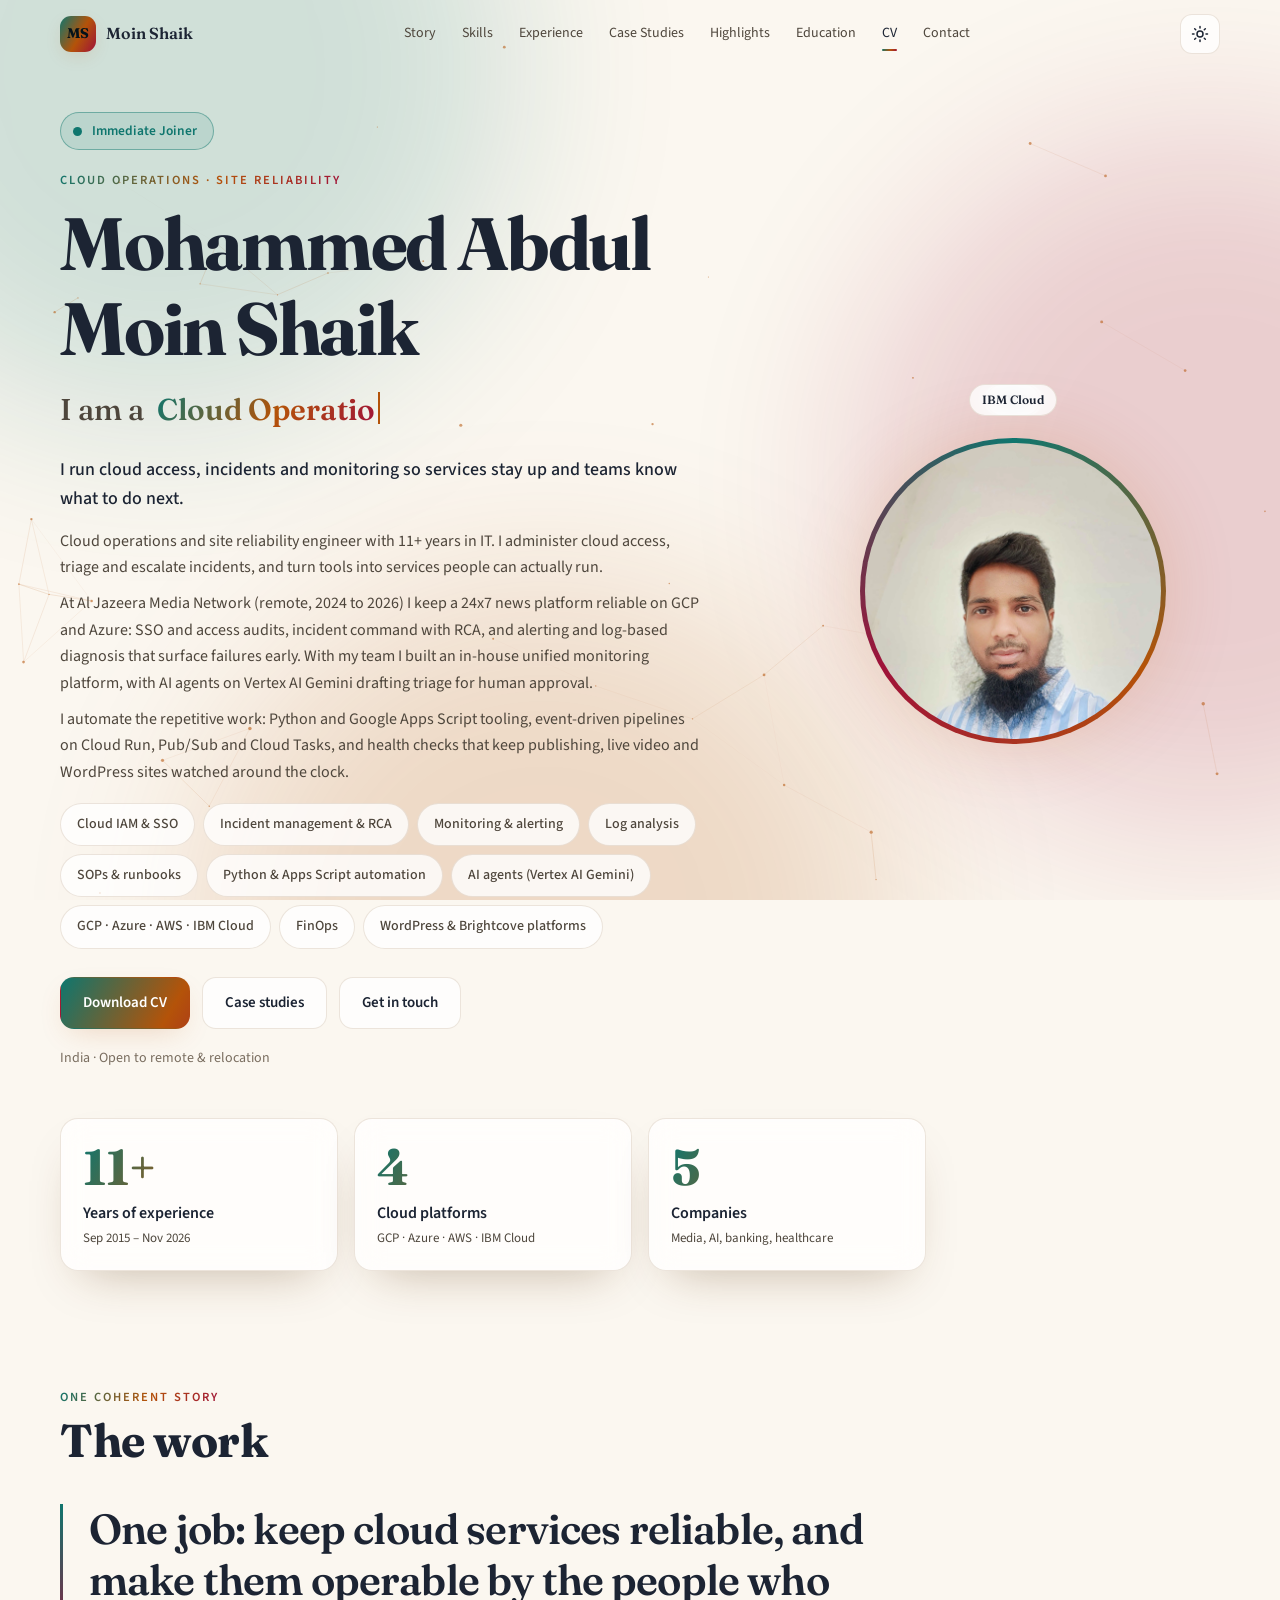
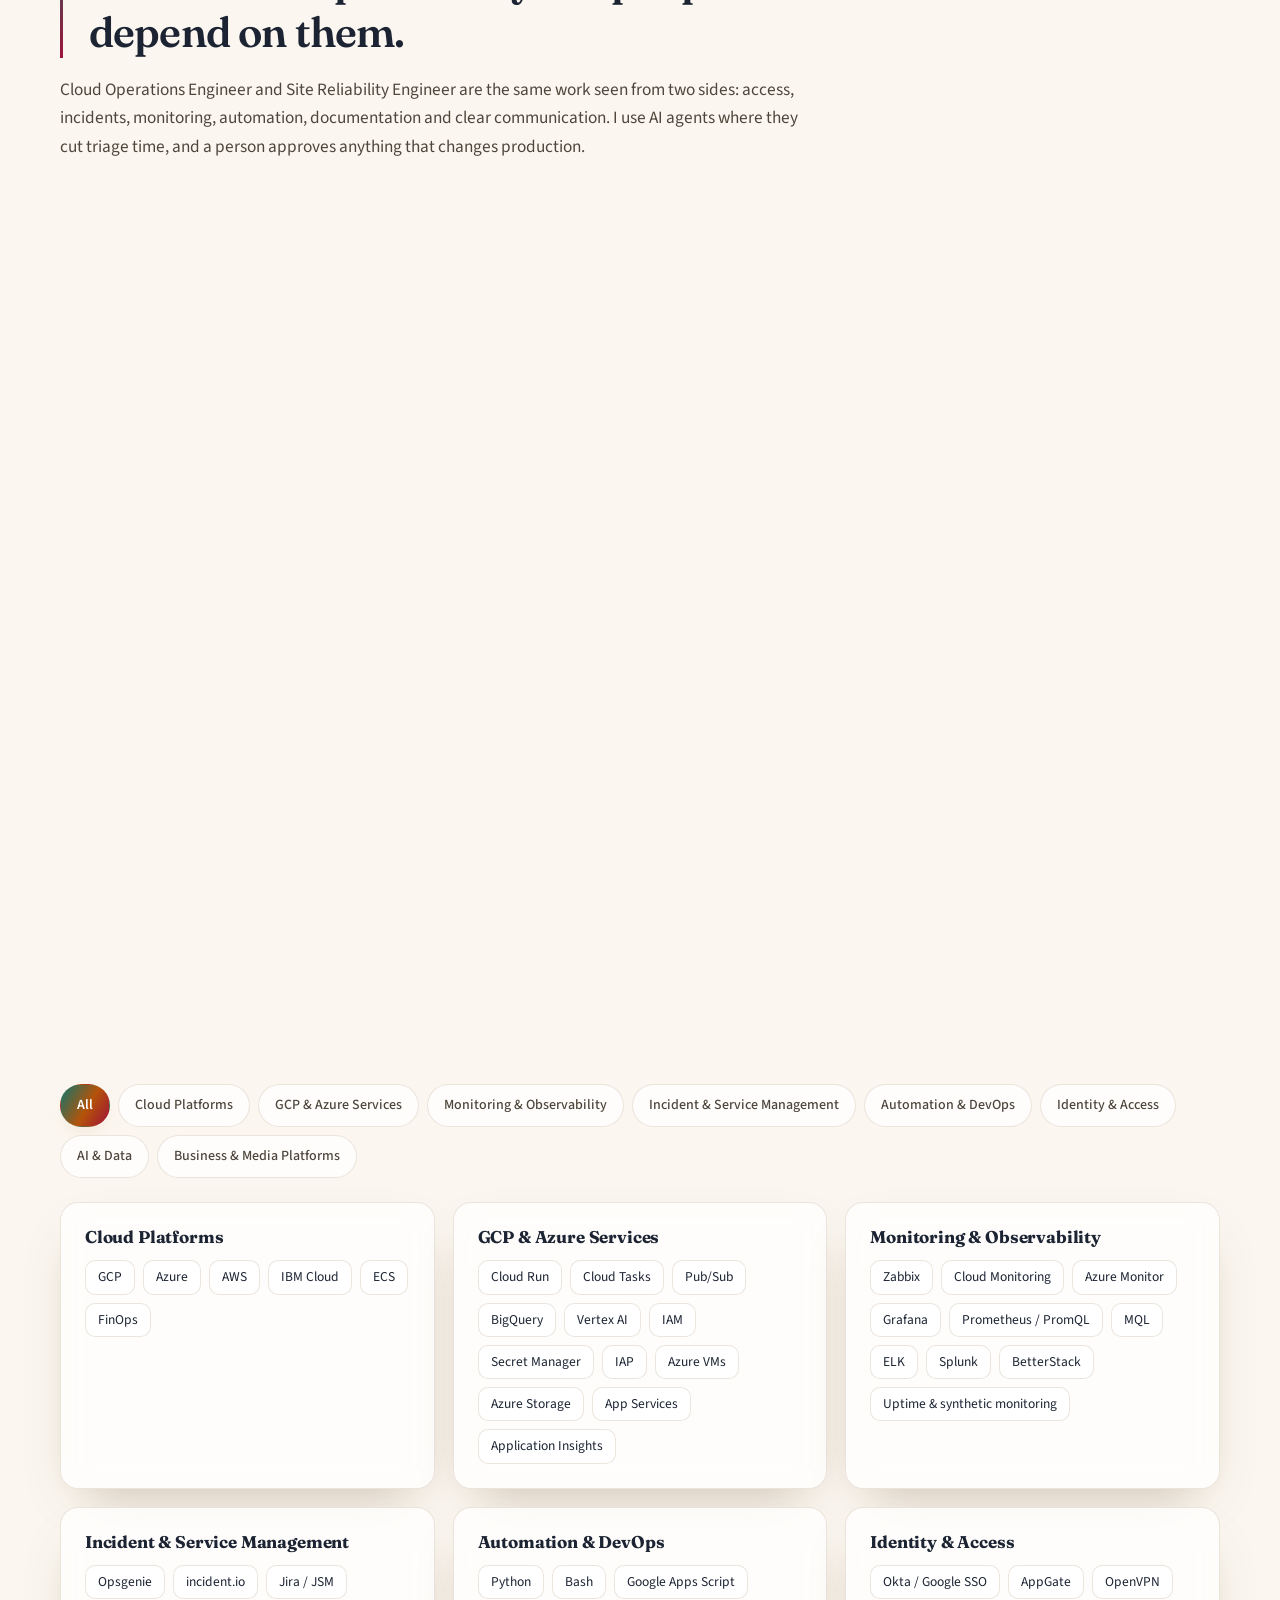
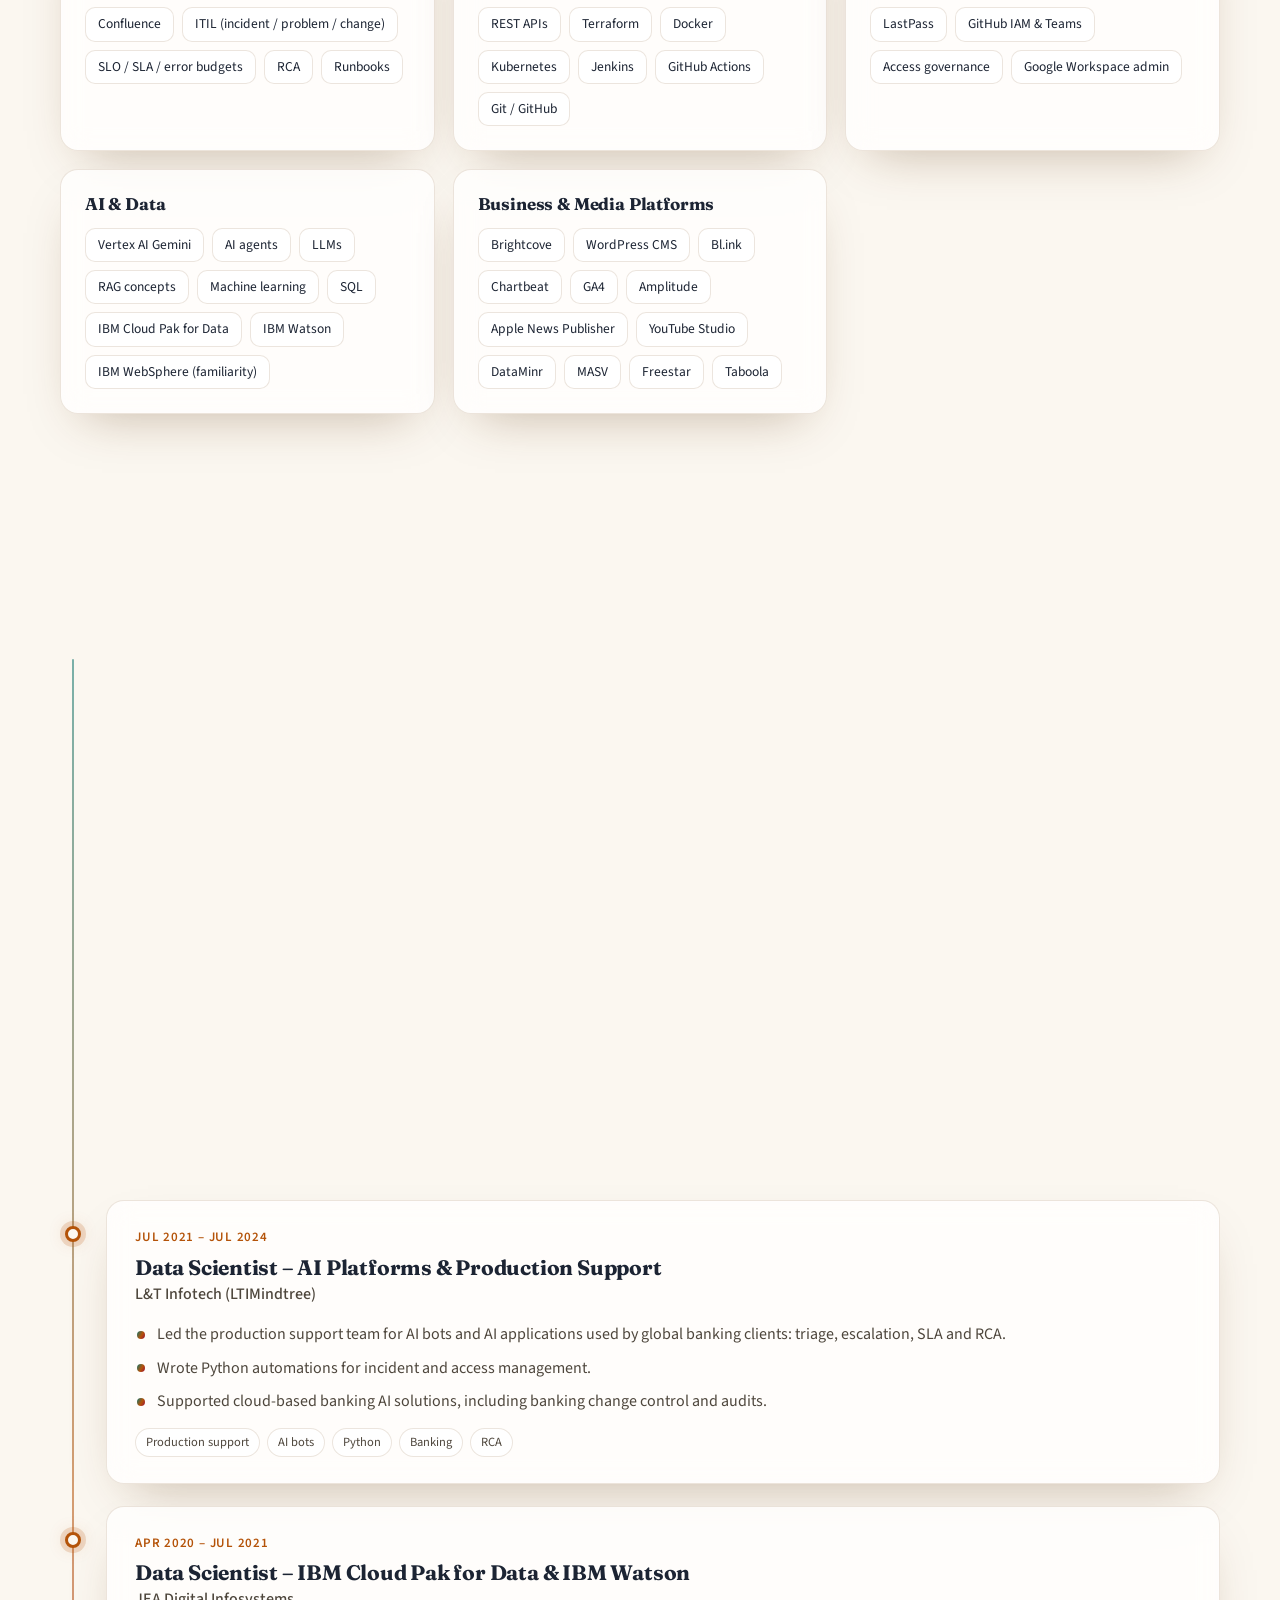
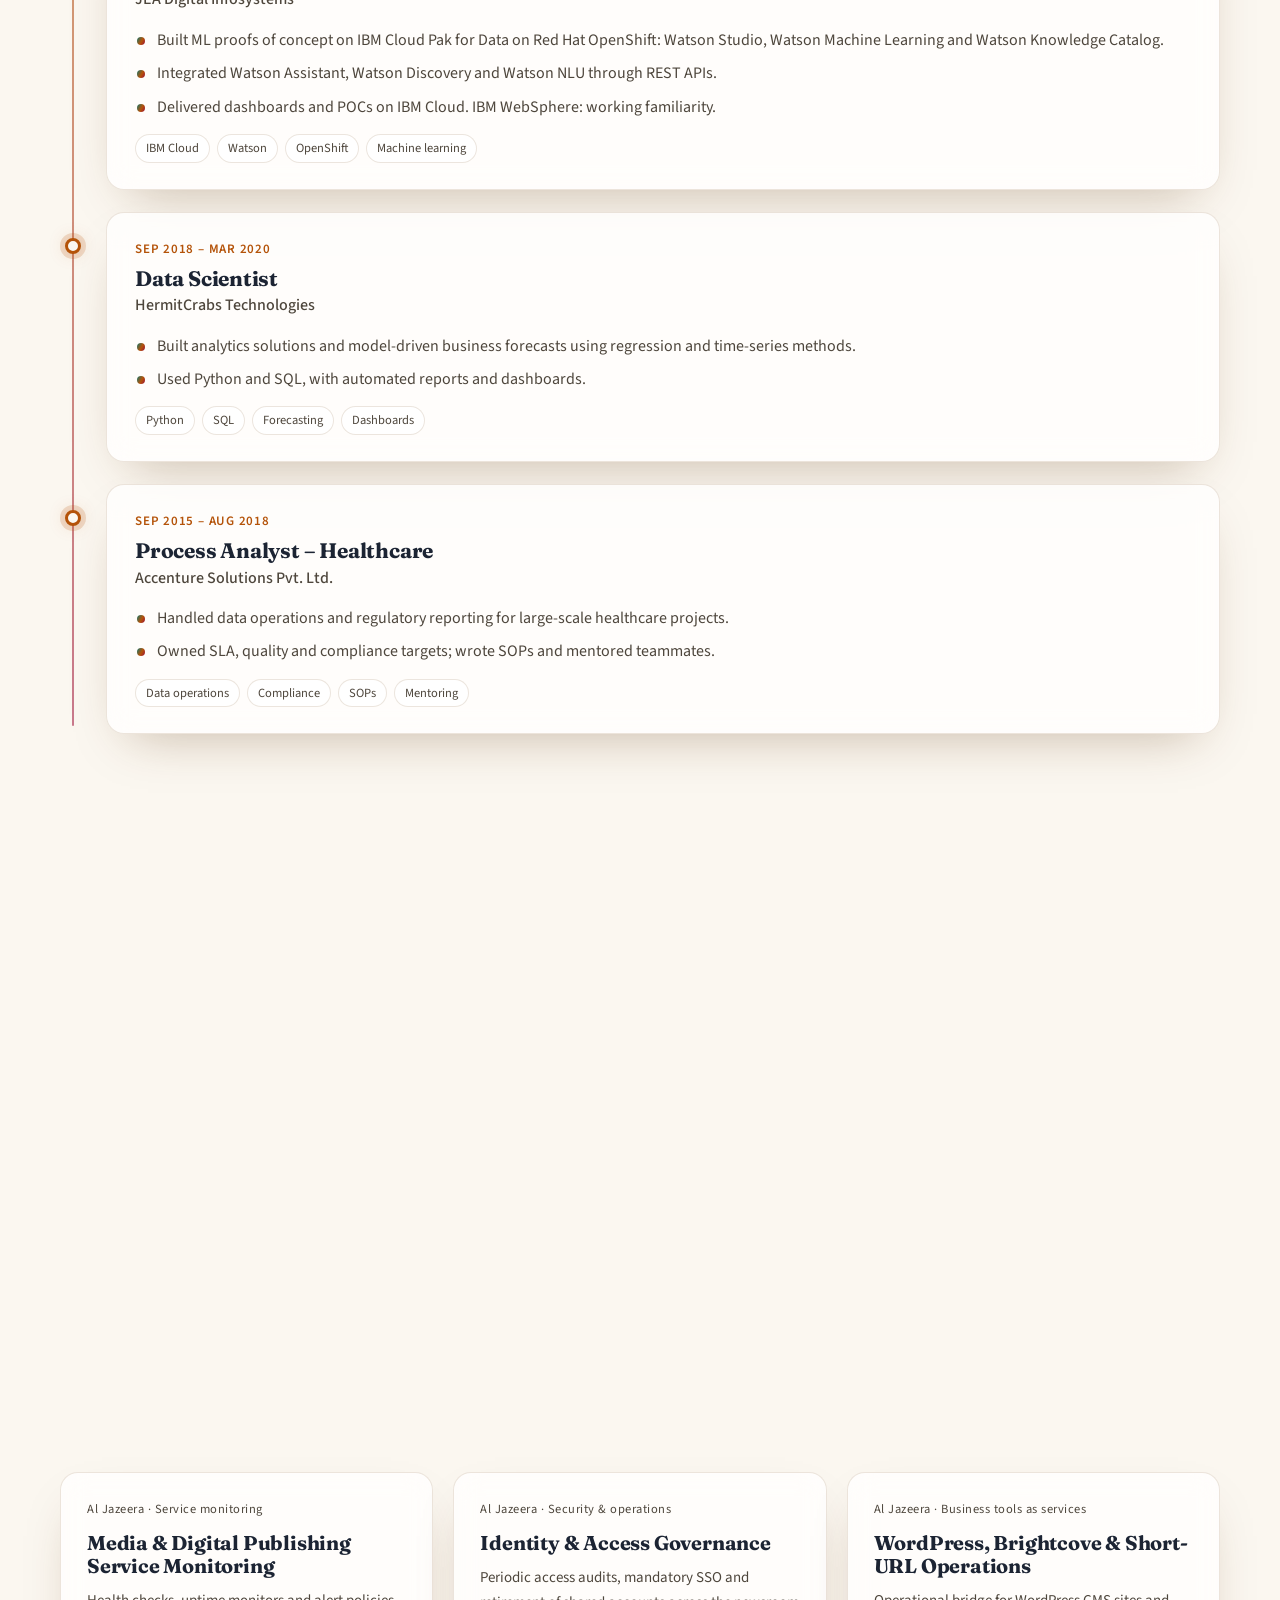
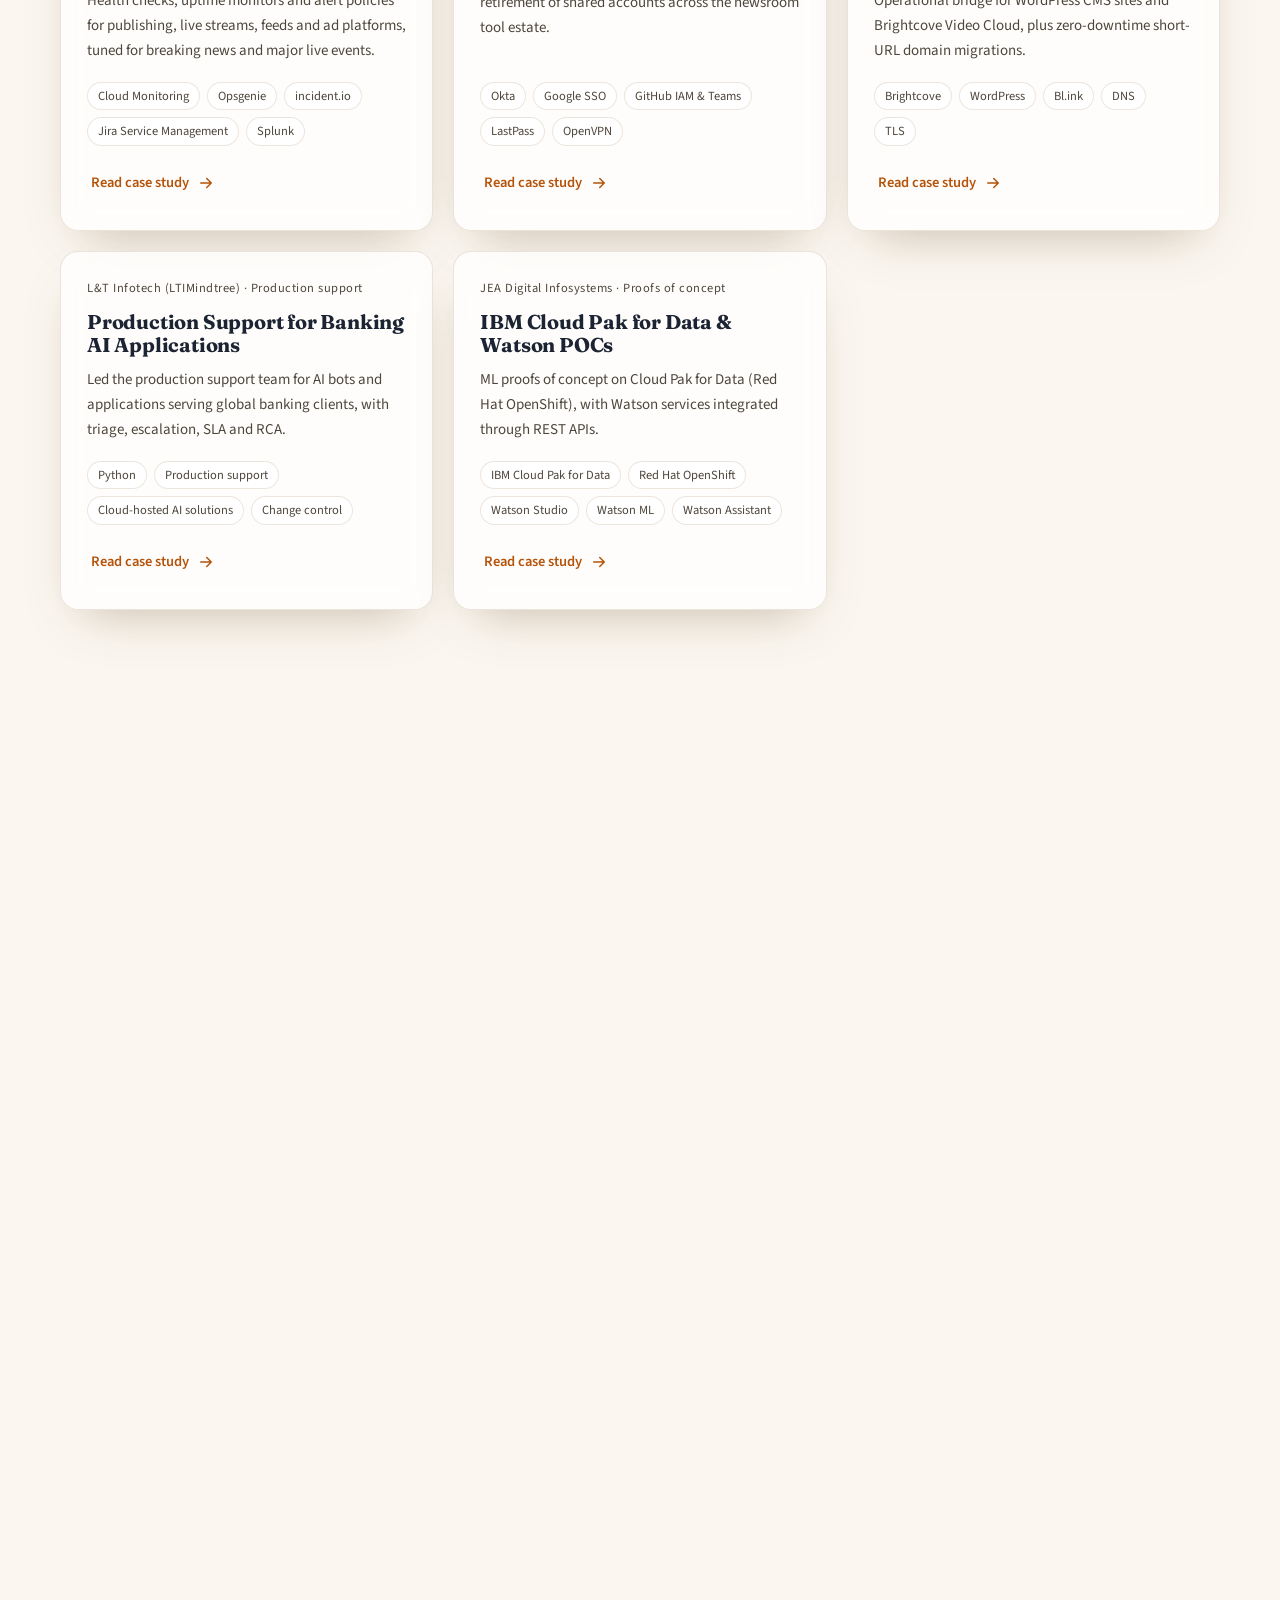
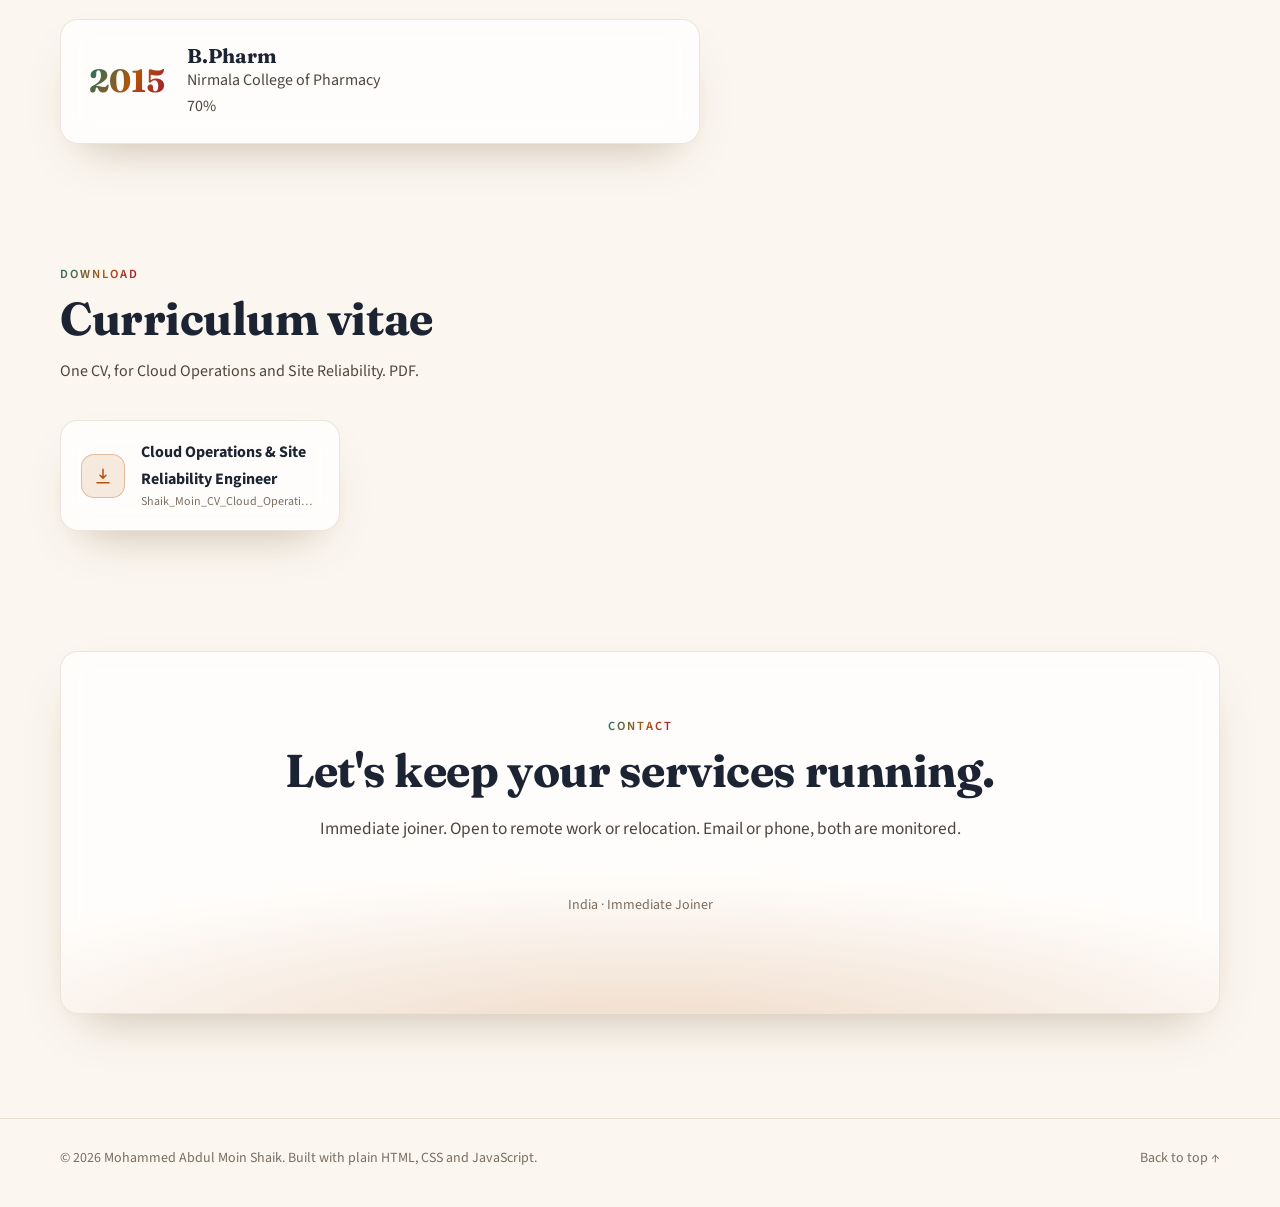
==== commit ef9ec25b: "Richer intro, automation and AI cards, WordPress wording Co-authored-by: Cursor <cursoragent@cursor." ====
--- a/index.html
+++ b/index.html
@@ -84,6 +84,7 @@
           <p class="sr-only" id="typed-sr"></p>
           <p class="tagline" id="hero-tagline"></p>
           <div class="hero-summary" id="hero-summary"></div>
+          <ul class="chips hero-chips" id="hero-chips" aria-label="What I bring"></ul>
           <div class="cta-row">
             <a class="btn btn-primary" href="#cv">Download CV</a>
             <a class="btn btn-ghost" href="#projects">Case studies</a>
--- a/css/styles.css
+++ b/css/styles.css
@@ -178,6 +178,9 @@
 @keyframes blink { 50% { opacity: 0; } }
 .tagline { margin-top: 20px; font-size: 1.12rem; color: var(--text); max-width: 640px; font-weight: 500; }
 .hero-summary { margin-top: 14px; color: var(--muted); max-width: 640px; display: grid; gap: 10px; }
+.hero-chips { margin: 18px 0 0; max-width: 640px; }
+.chip.static { cursor: default; }
+.chip.static:hover { transform: none; color: var(--muted); border-color: var(--border); }
 .cta-row { display: flex; flex-wrap: wrap; gap: 12px; margin-top: 28px; }
 .open-to { margin-top: 18px; color: var(--faint); font-size: 14px; }
 
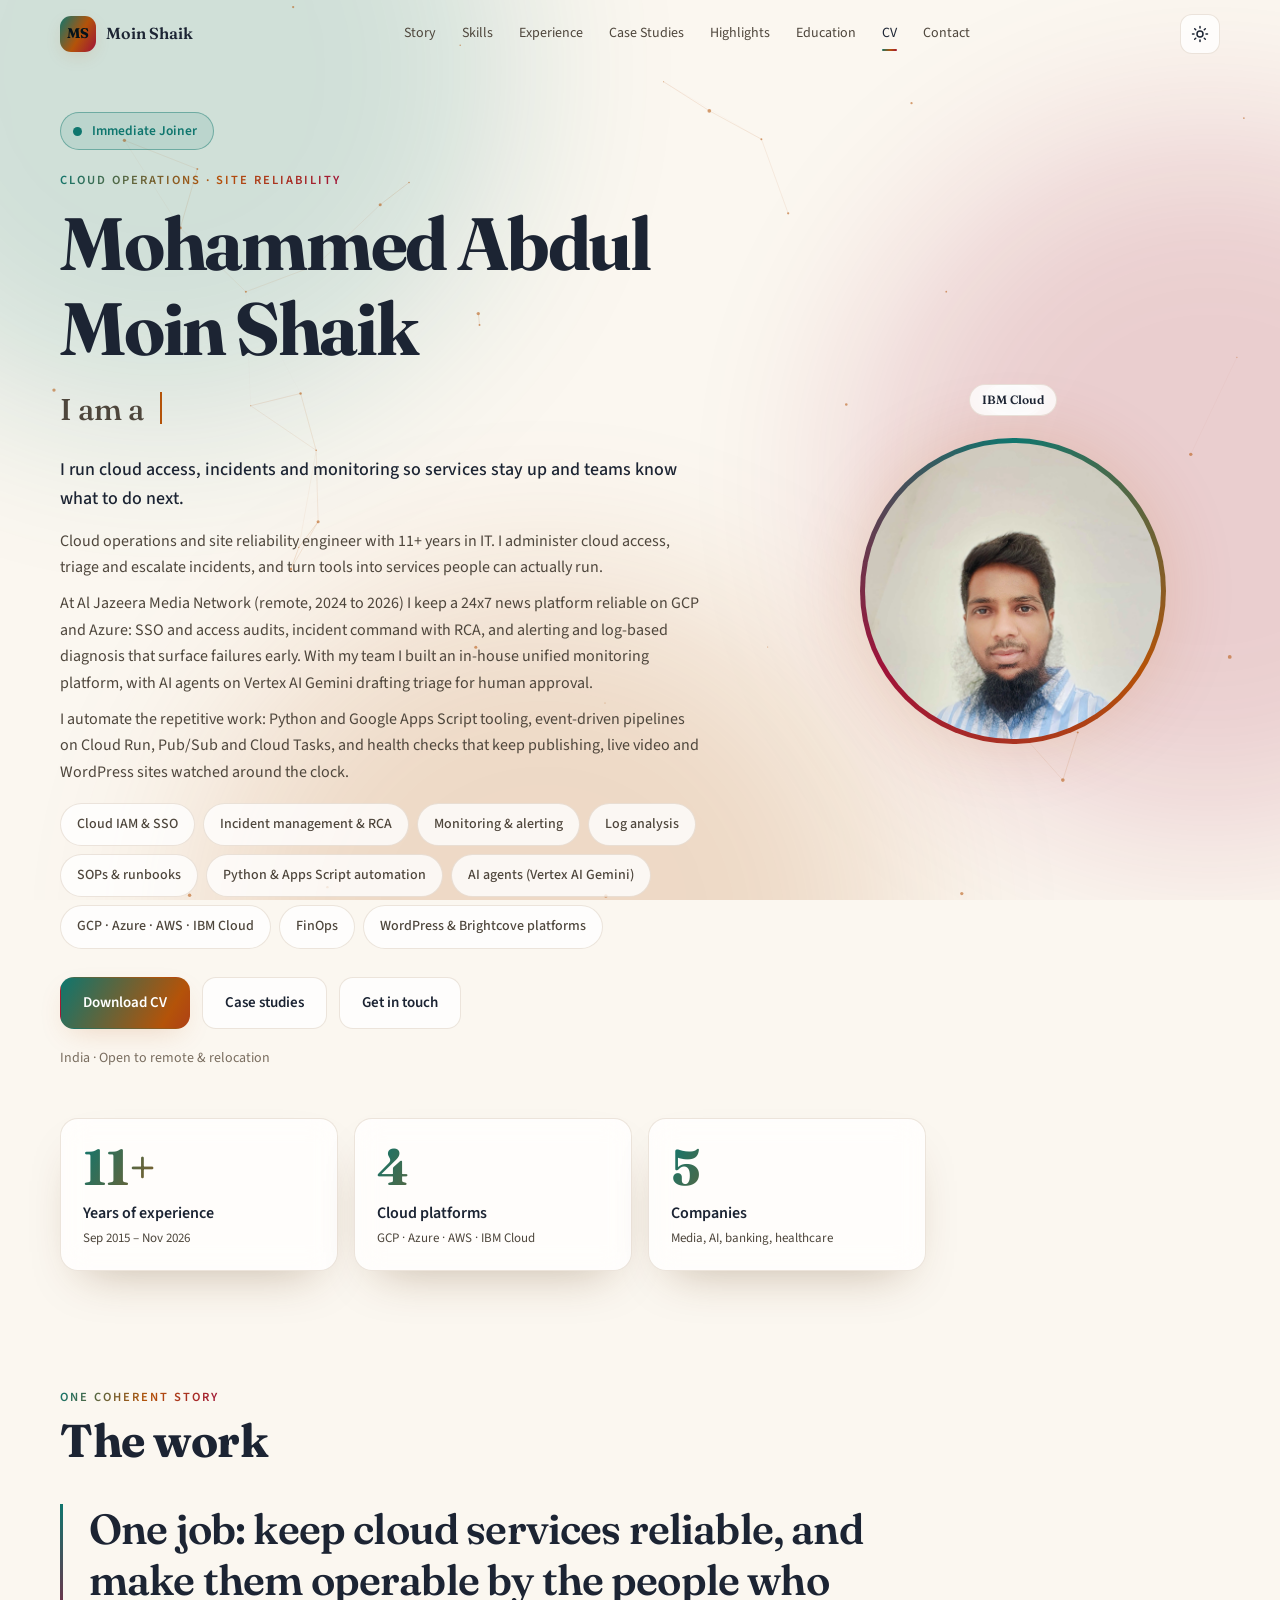
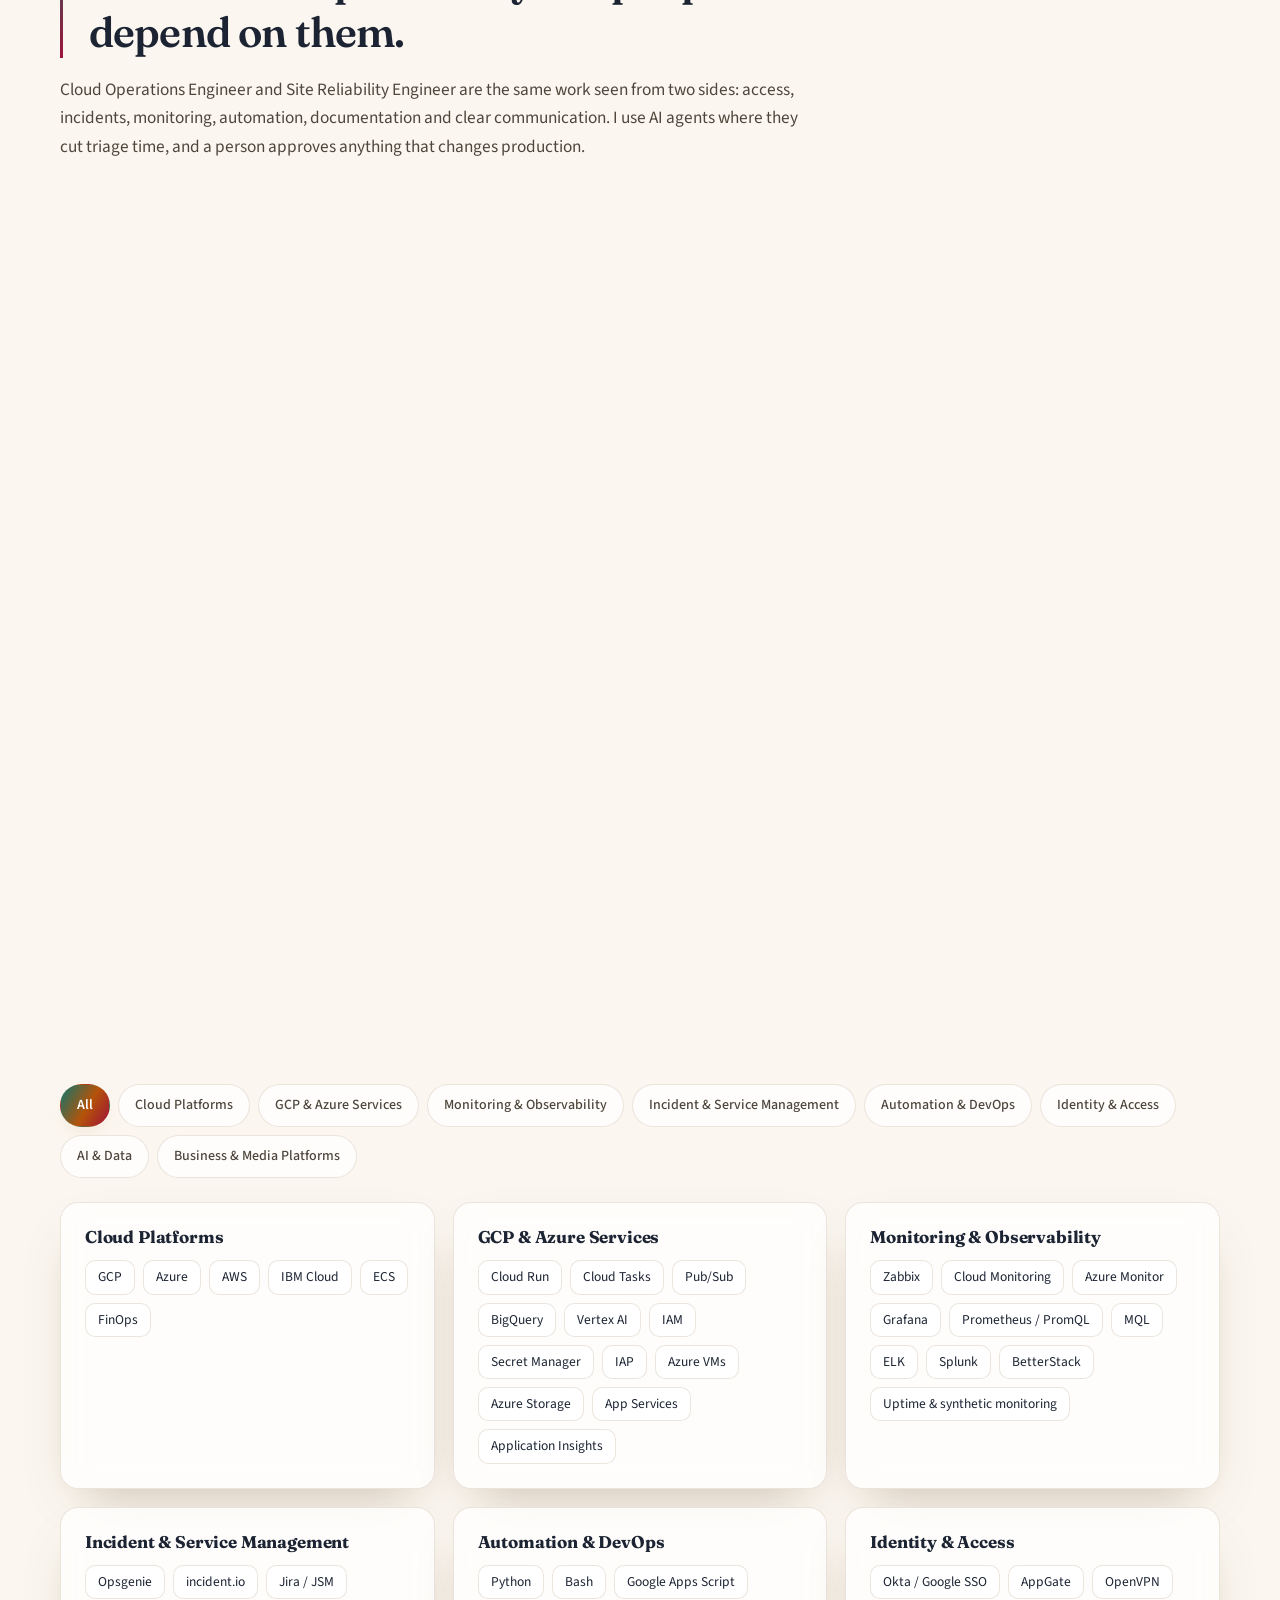
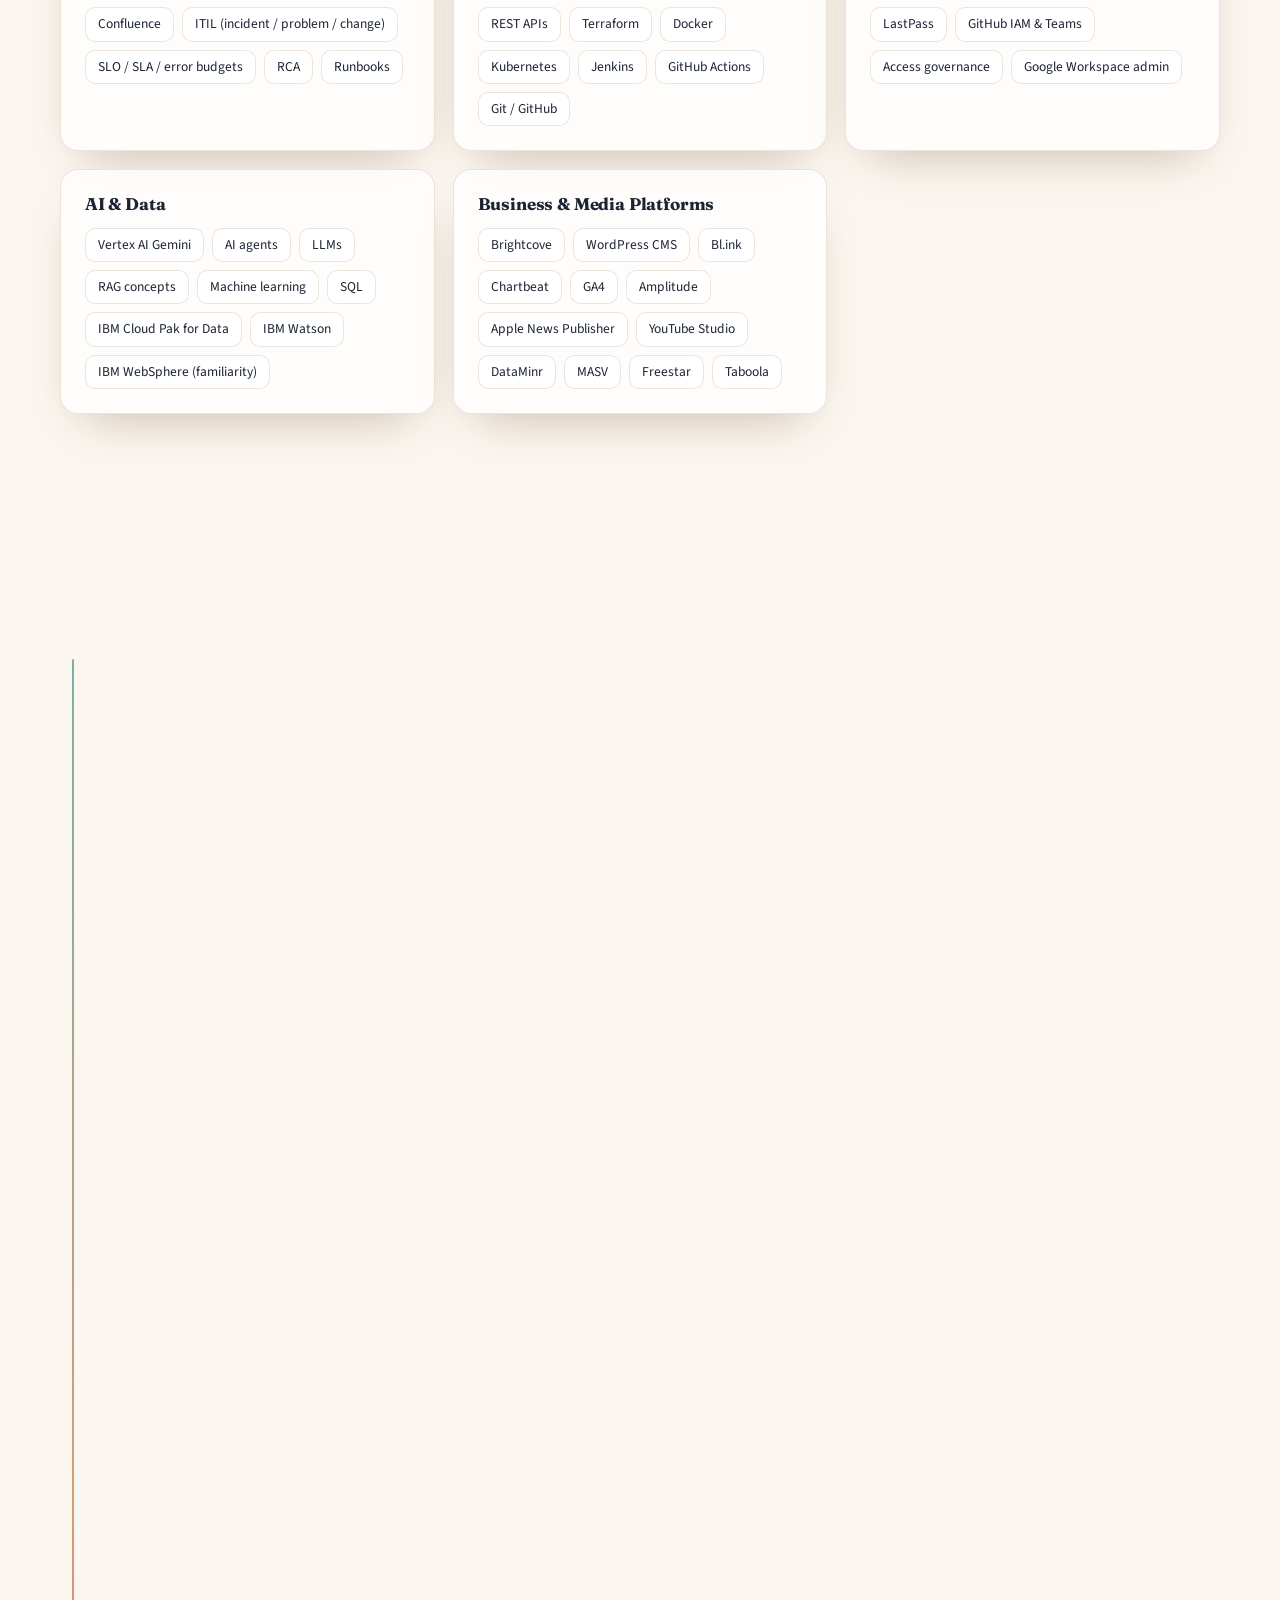
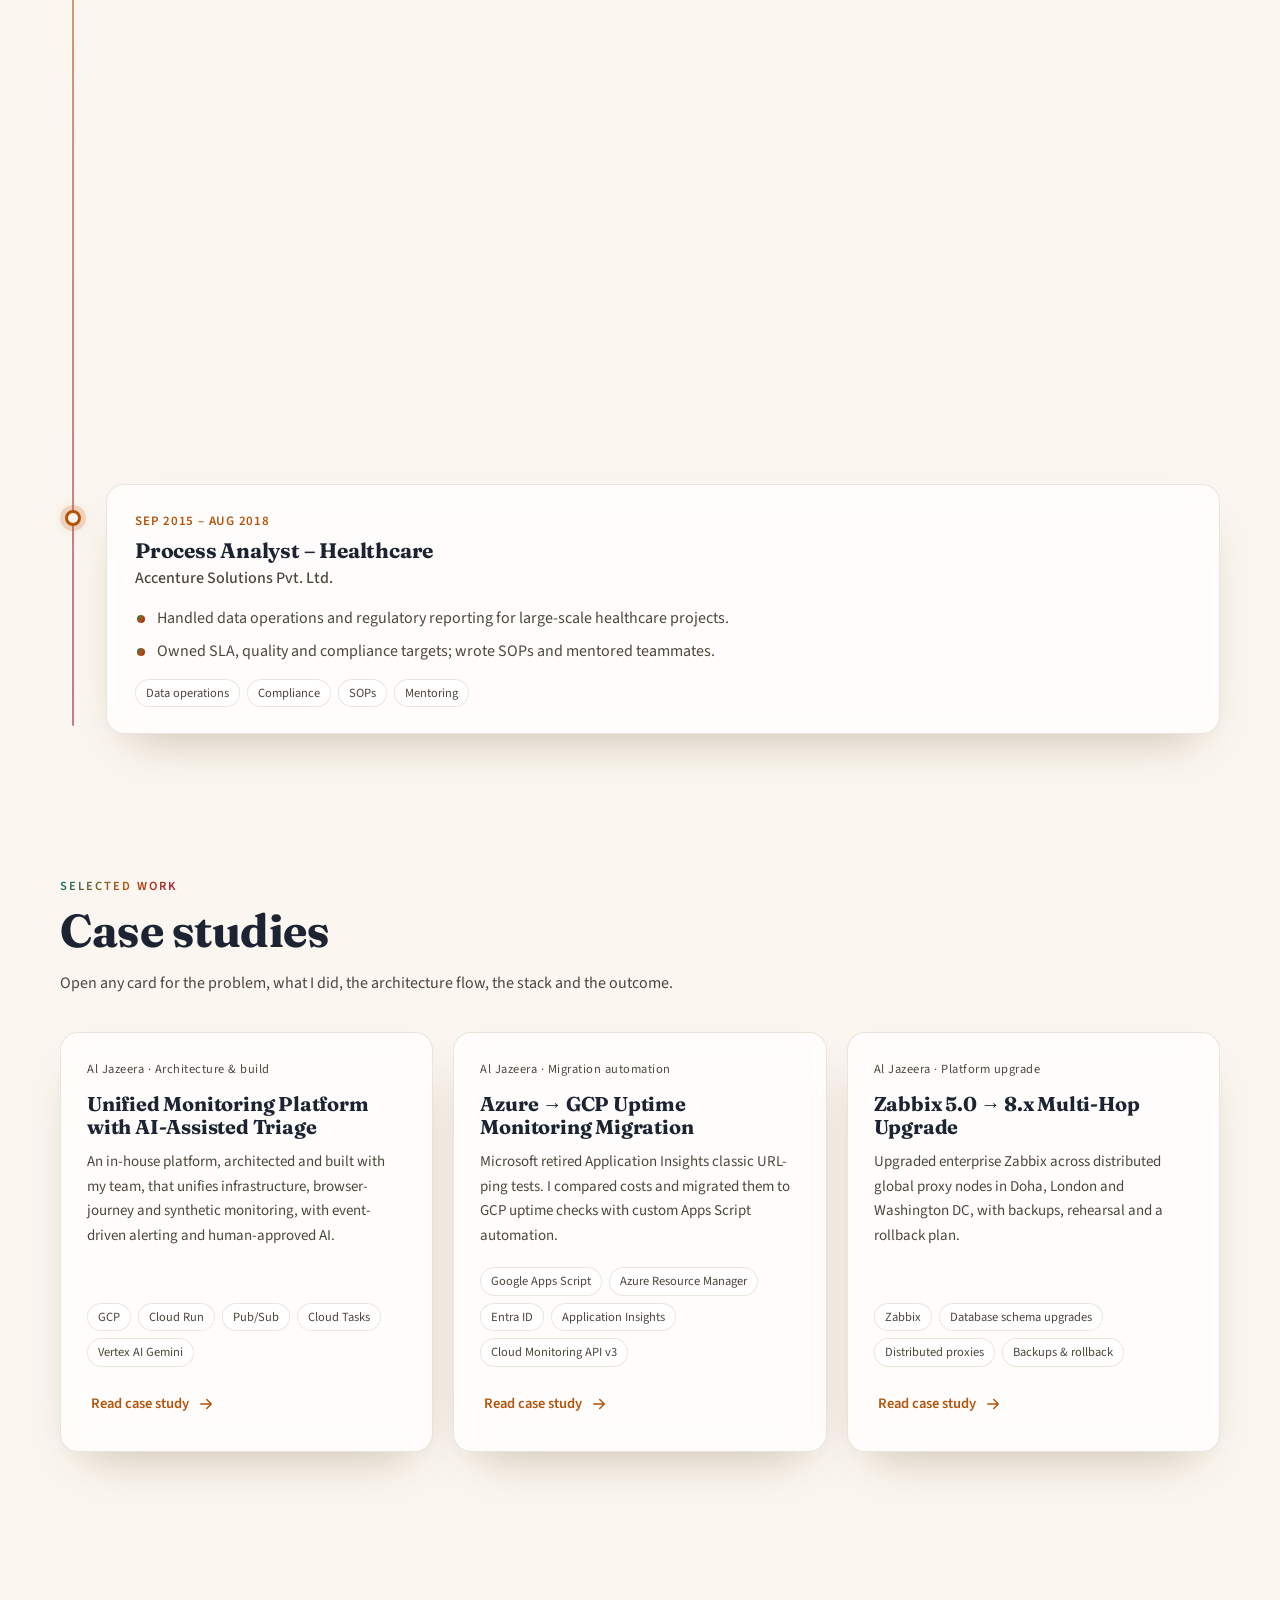
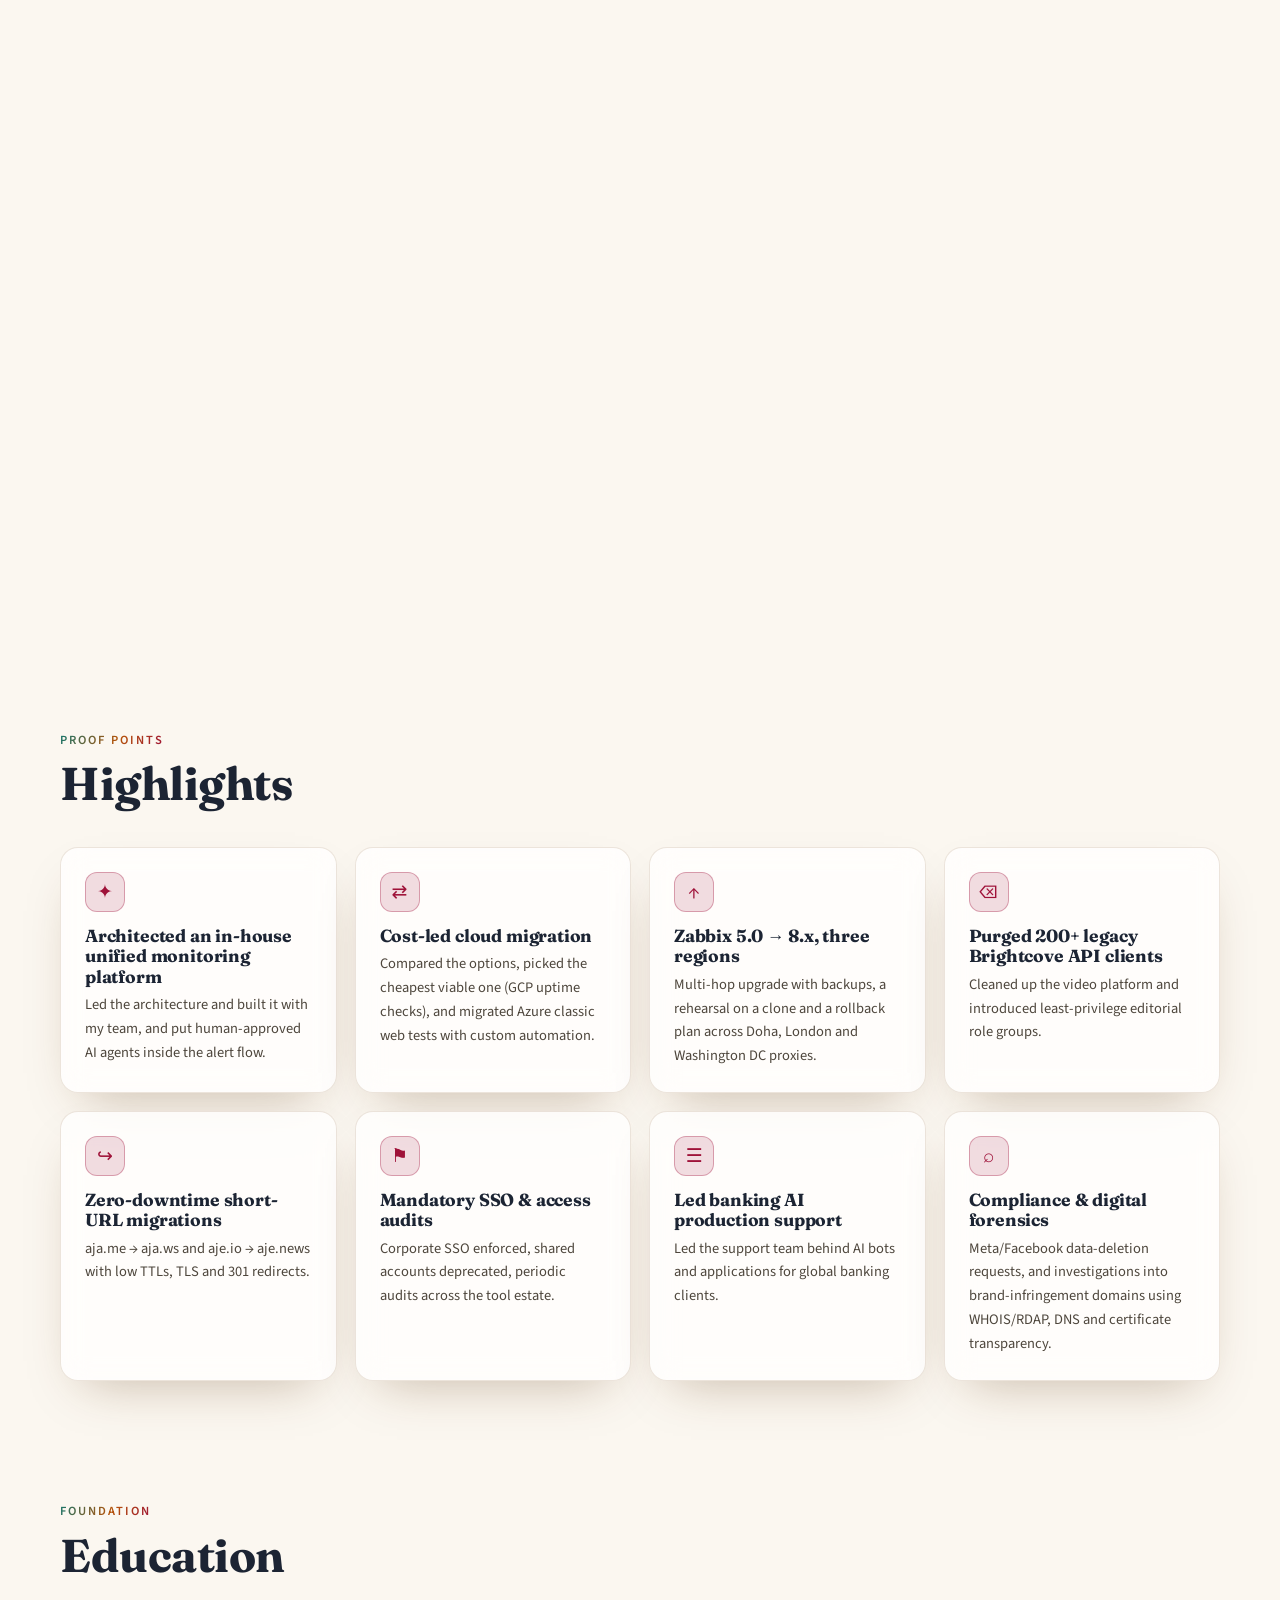
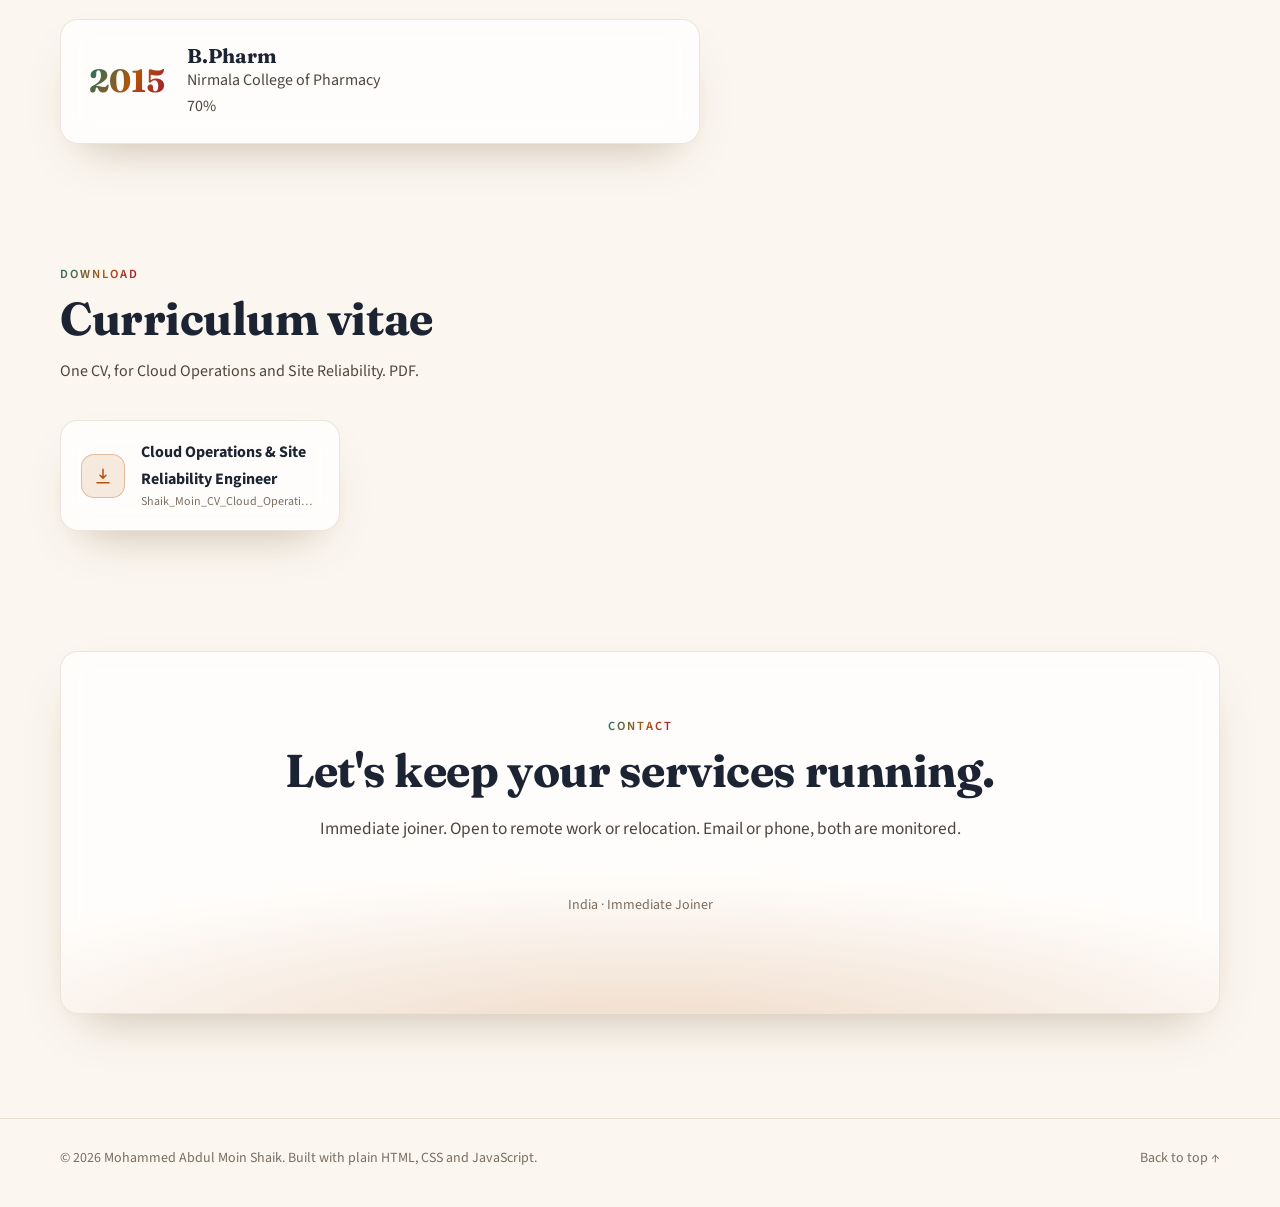
==== commit ddaca294: "Fix Back to top link Co-authored-by: Cursor <cursoragent@cursor.com>" ====
--- a/index.html
+++ b/index.html
@@ -51,7 +51,8 @@
   <div class="grain" aria-hidden="true"></div>
   <div class="progress" id="progress" aria-hidden="true"></div>
 
-  <header class="site-header" id="top">
+  <span id="top" aria-hidden="true"></span>
+  <header class="site-header">
     <div class="wrap nav-wrap">
       <a class="logo" href="#hero" aria-label="Home"><span class="logo-mark" id="logo-mark">MS</span><span class="logo-text" id="logo-text">Moin Shaik</span></a>
       <nav id="site-nav" class="site-nav" aria-label="Primary">
